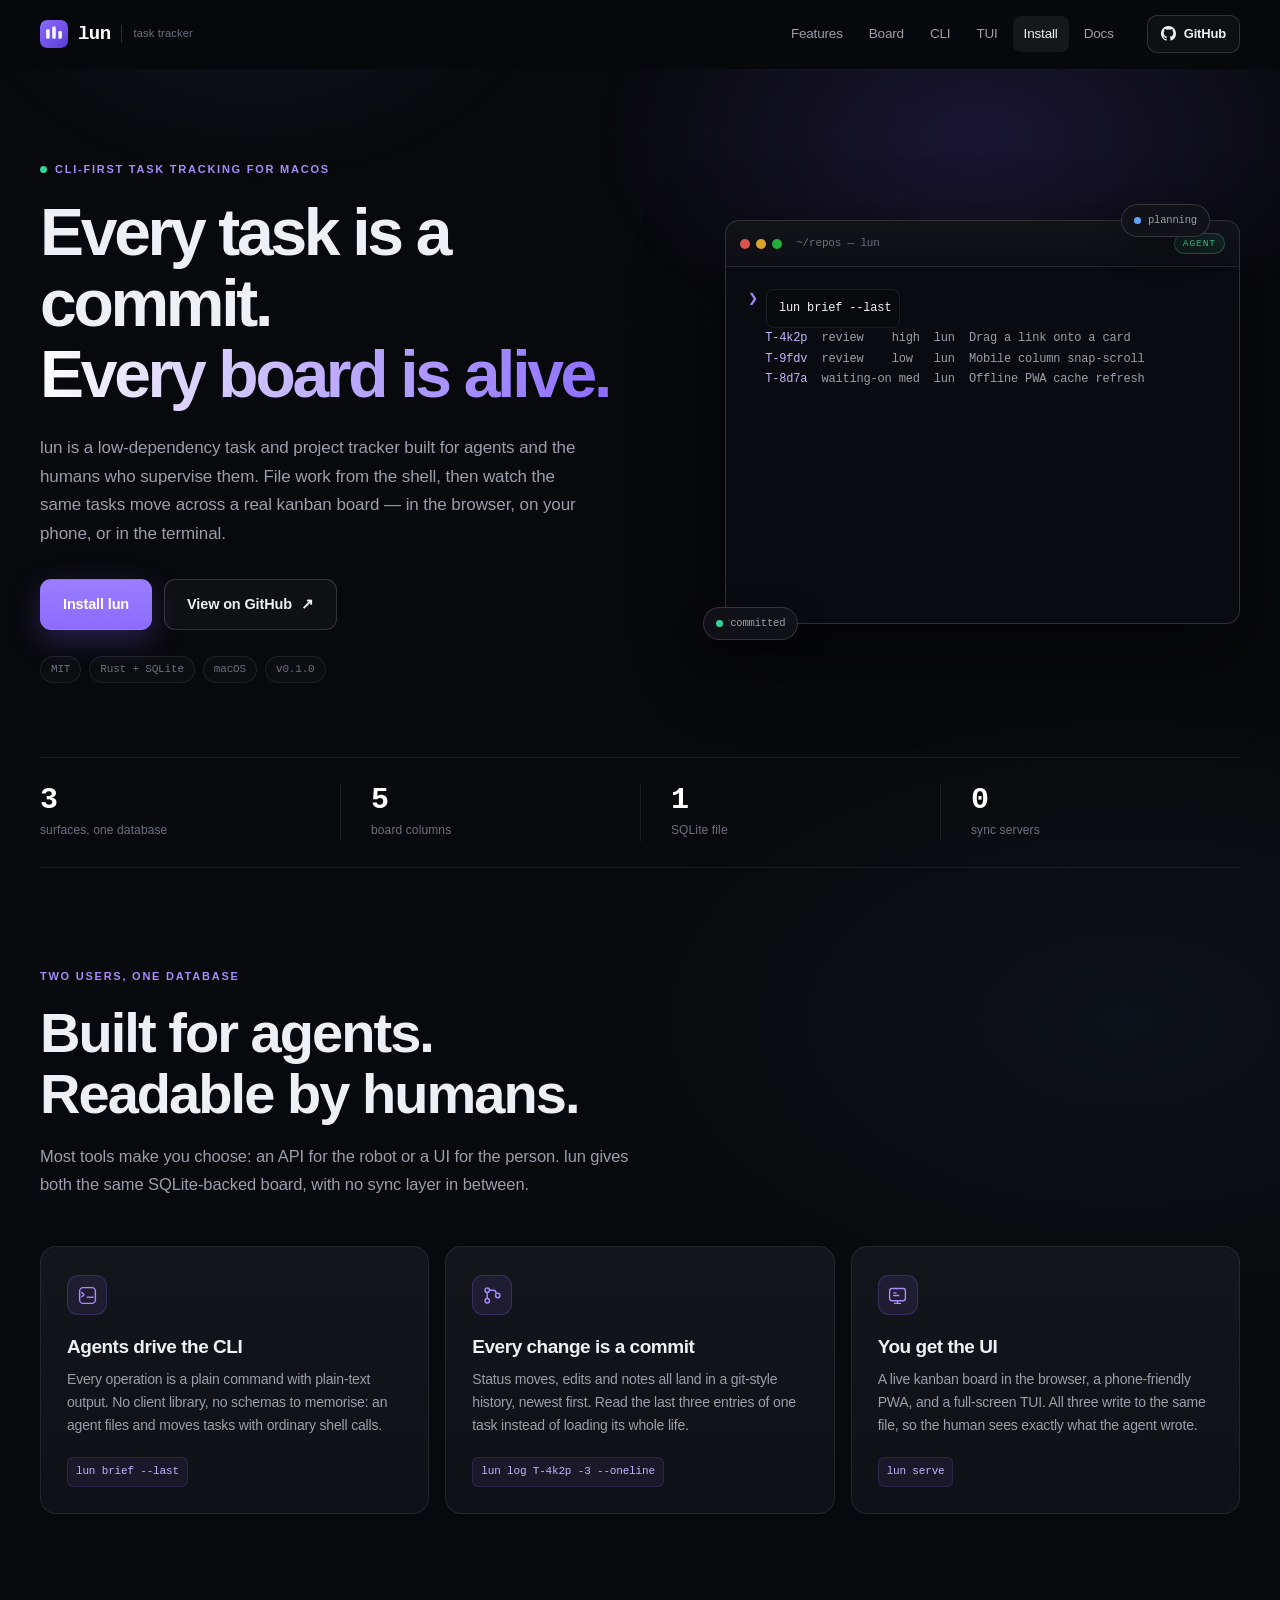
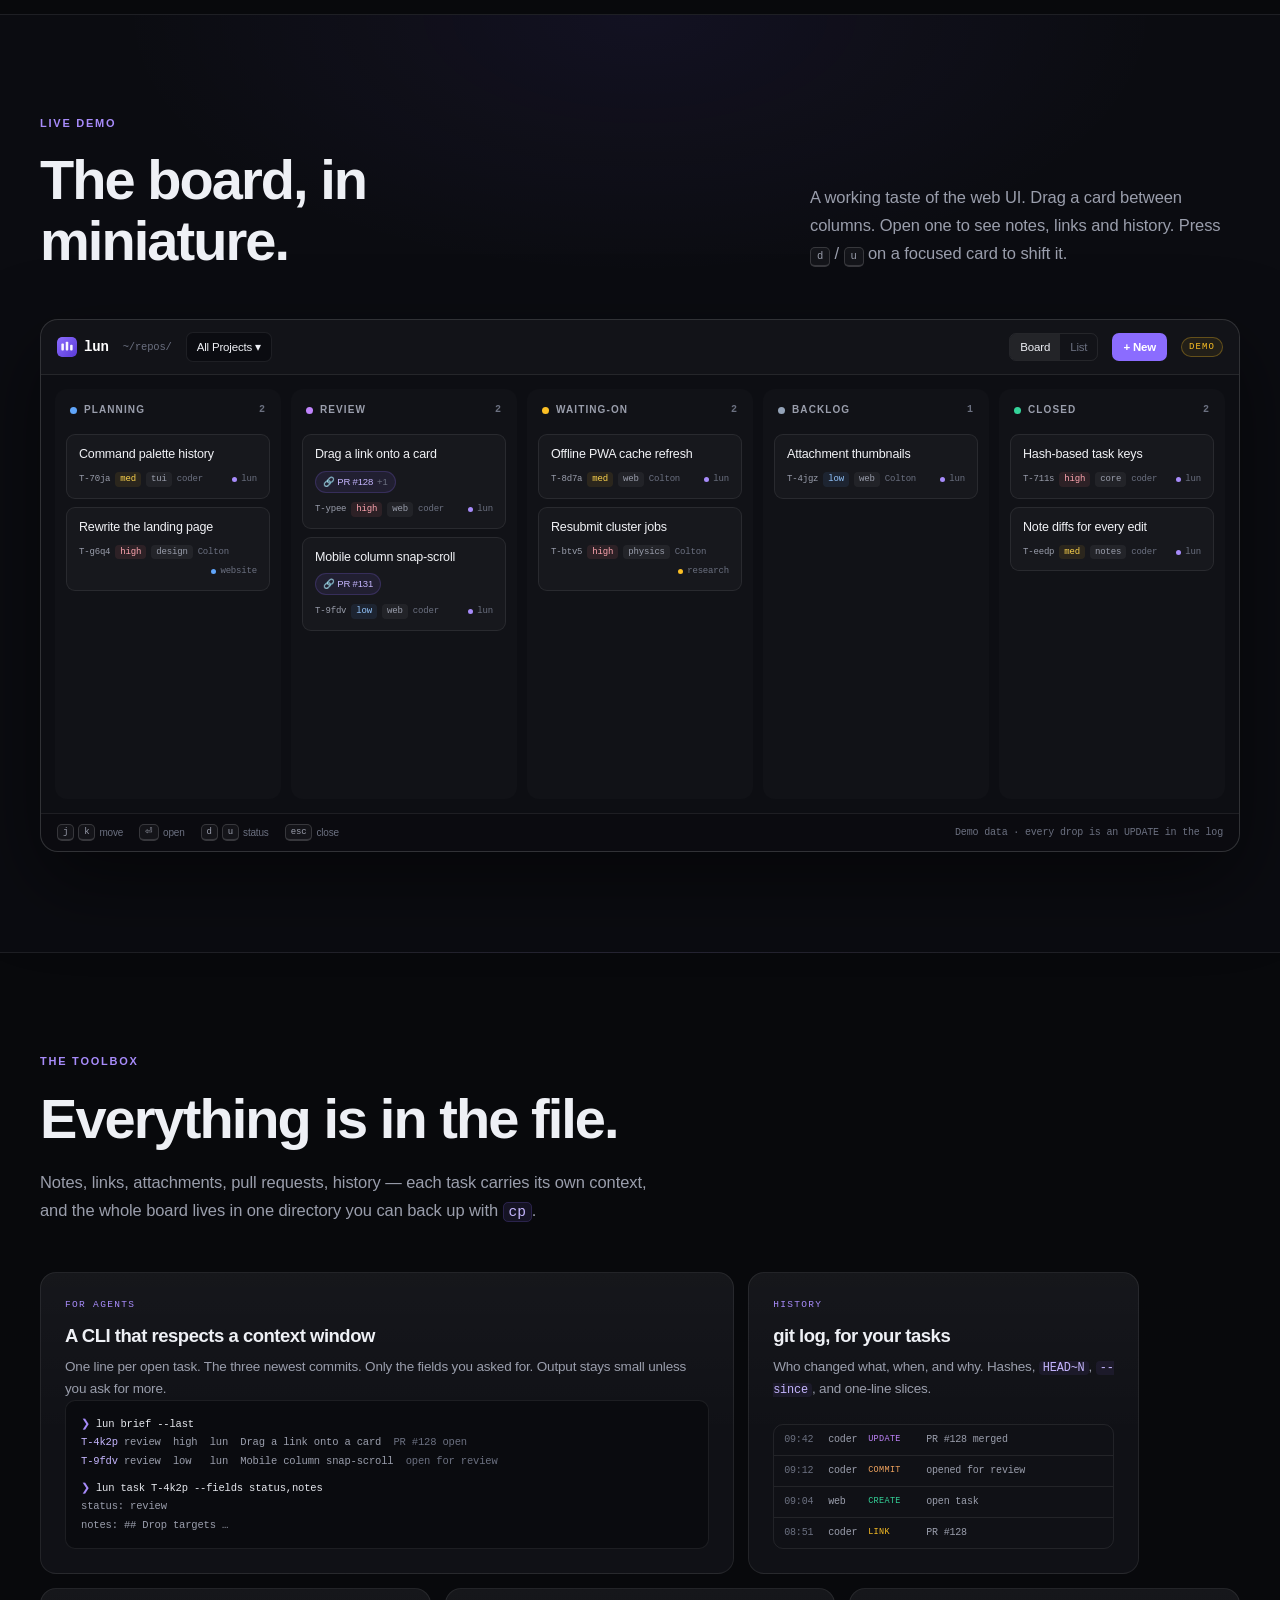
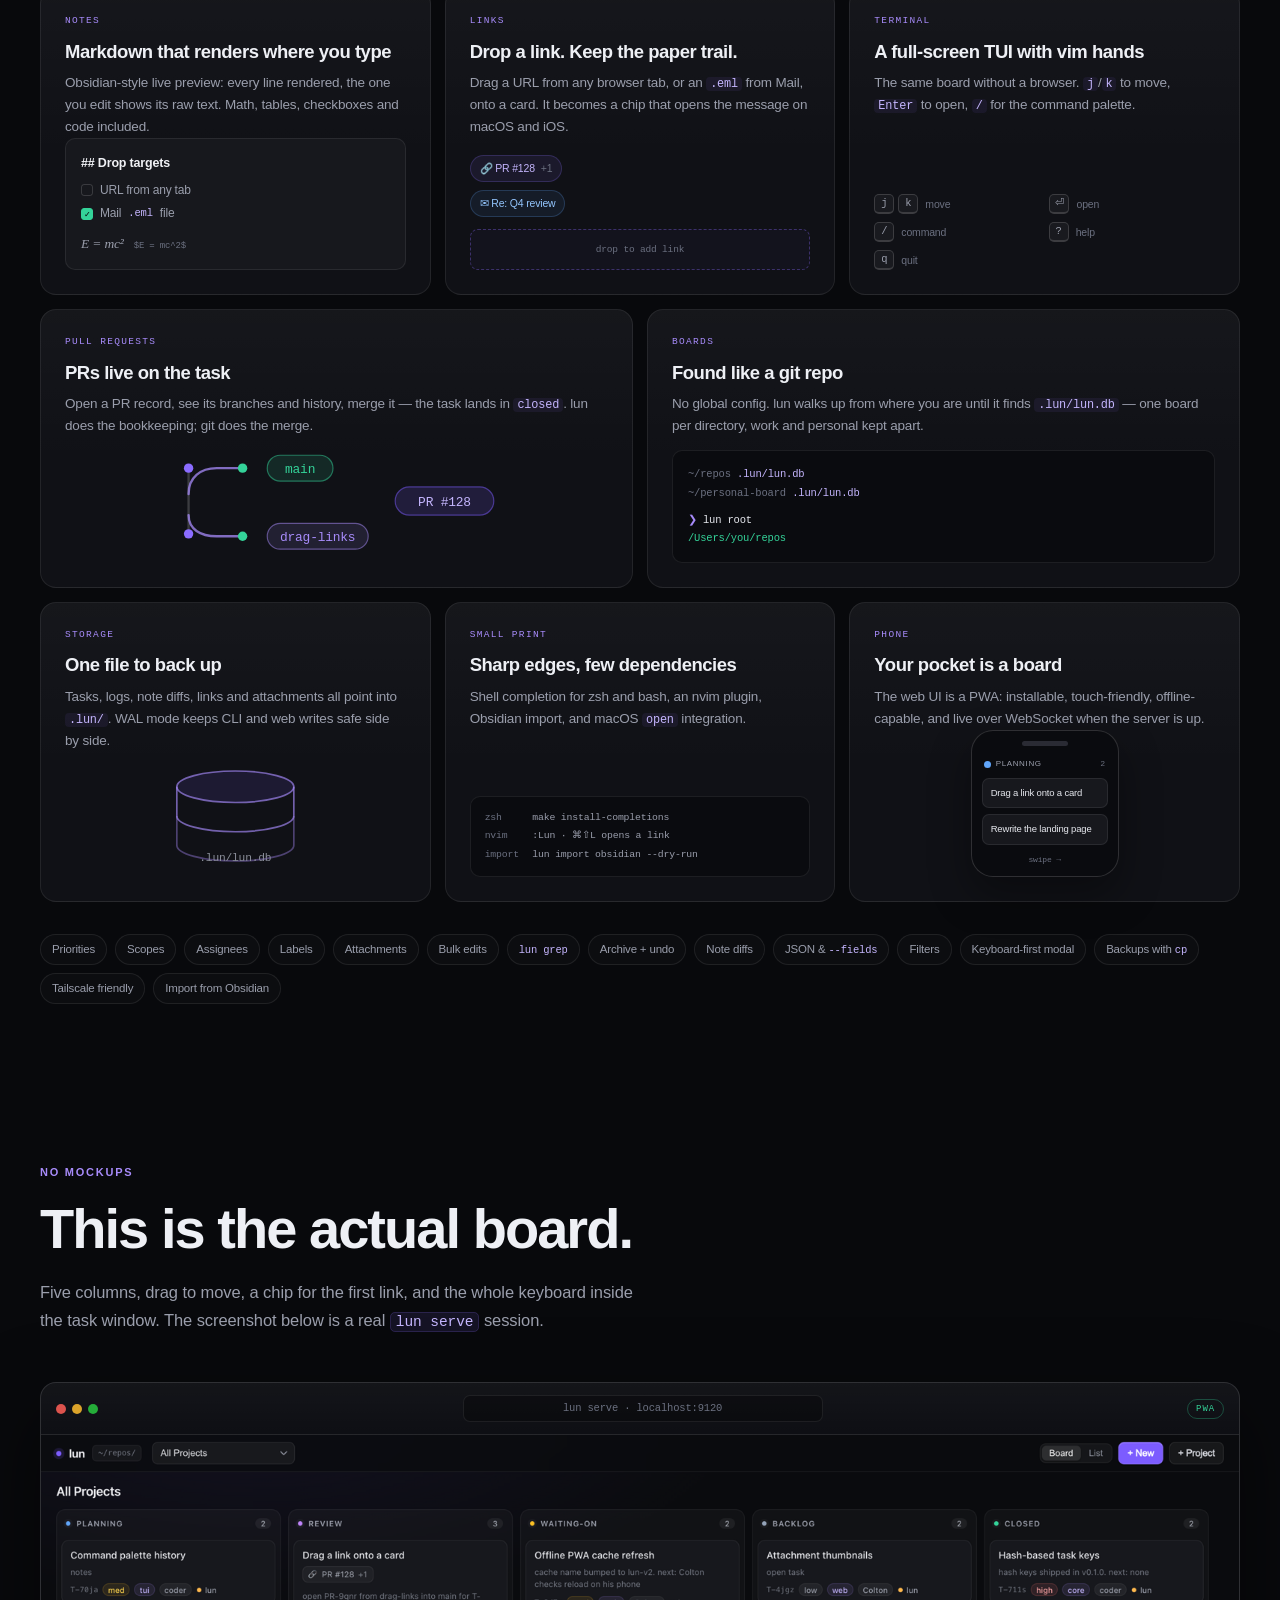
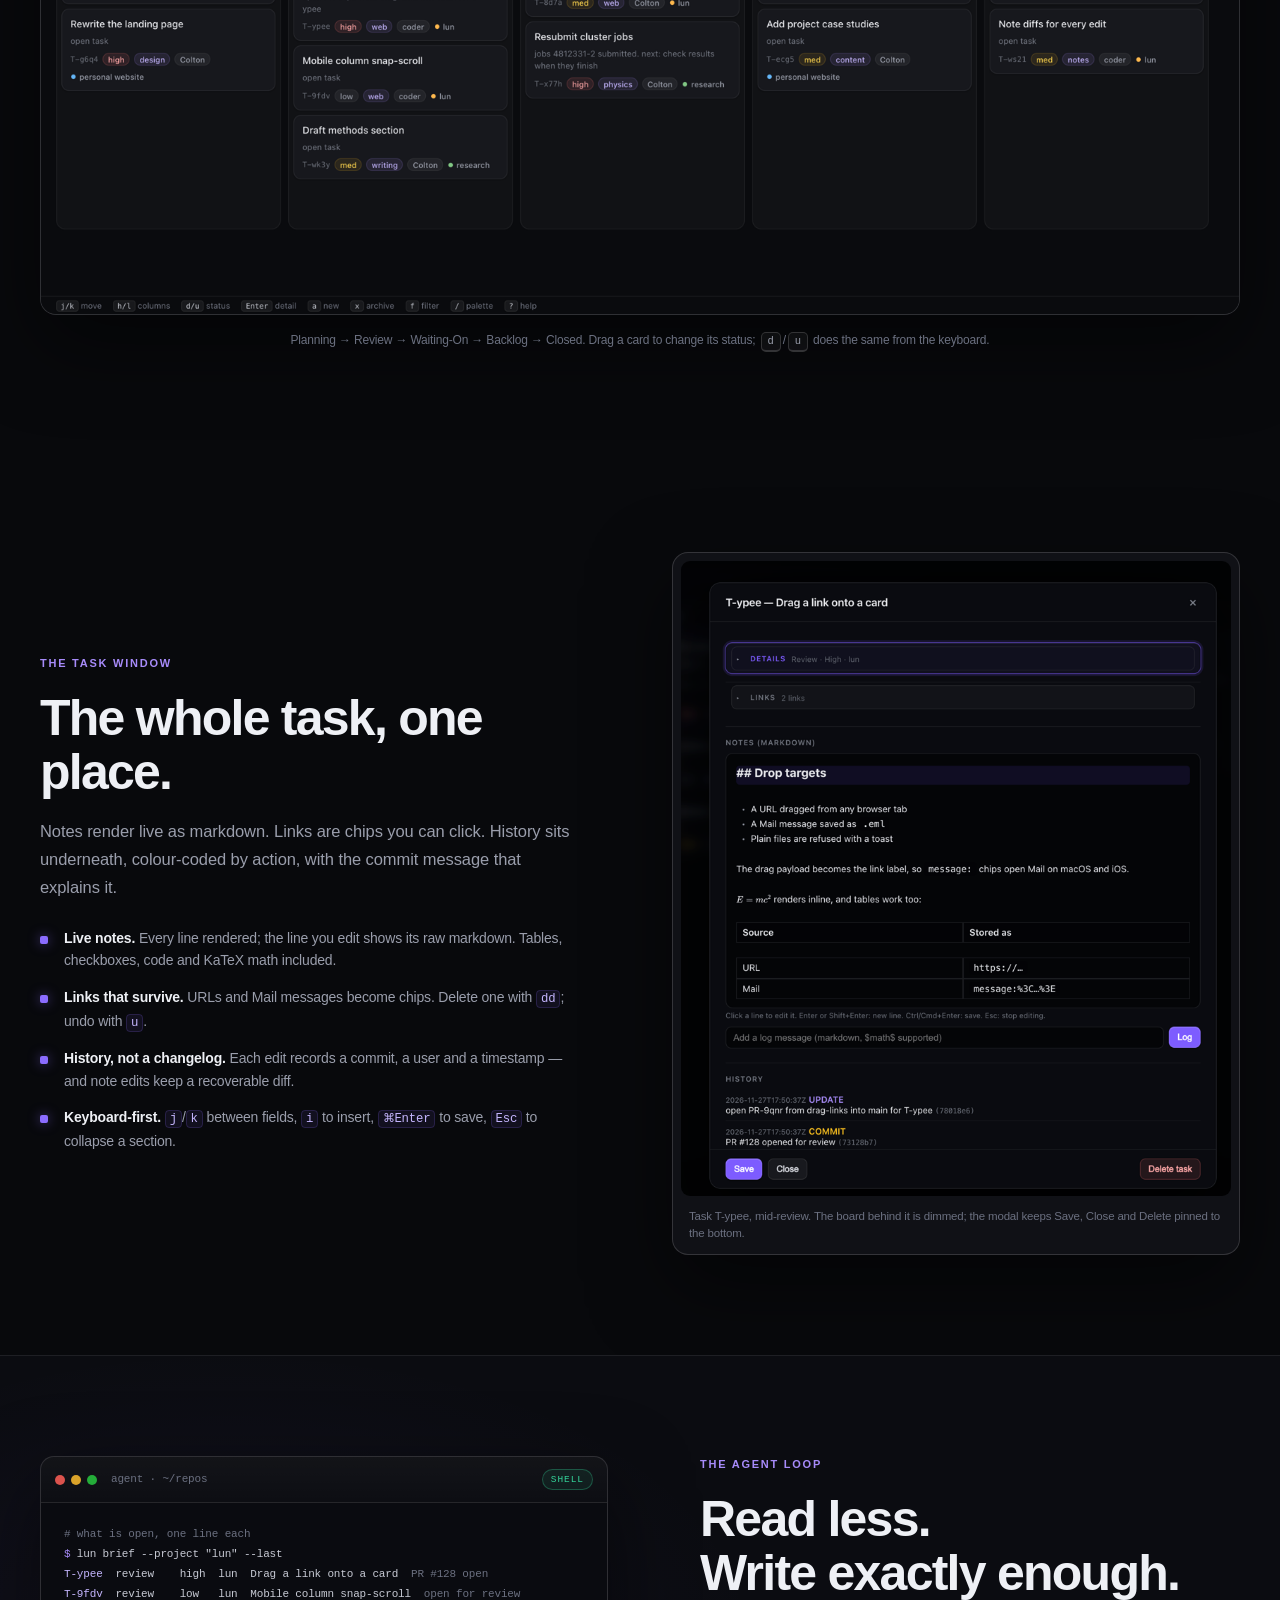
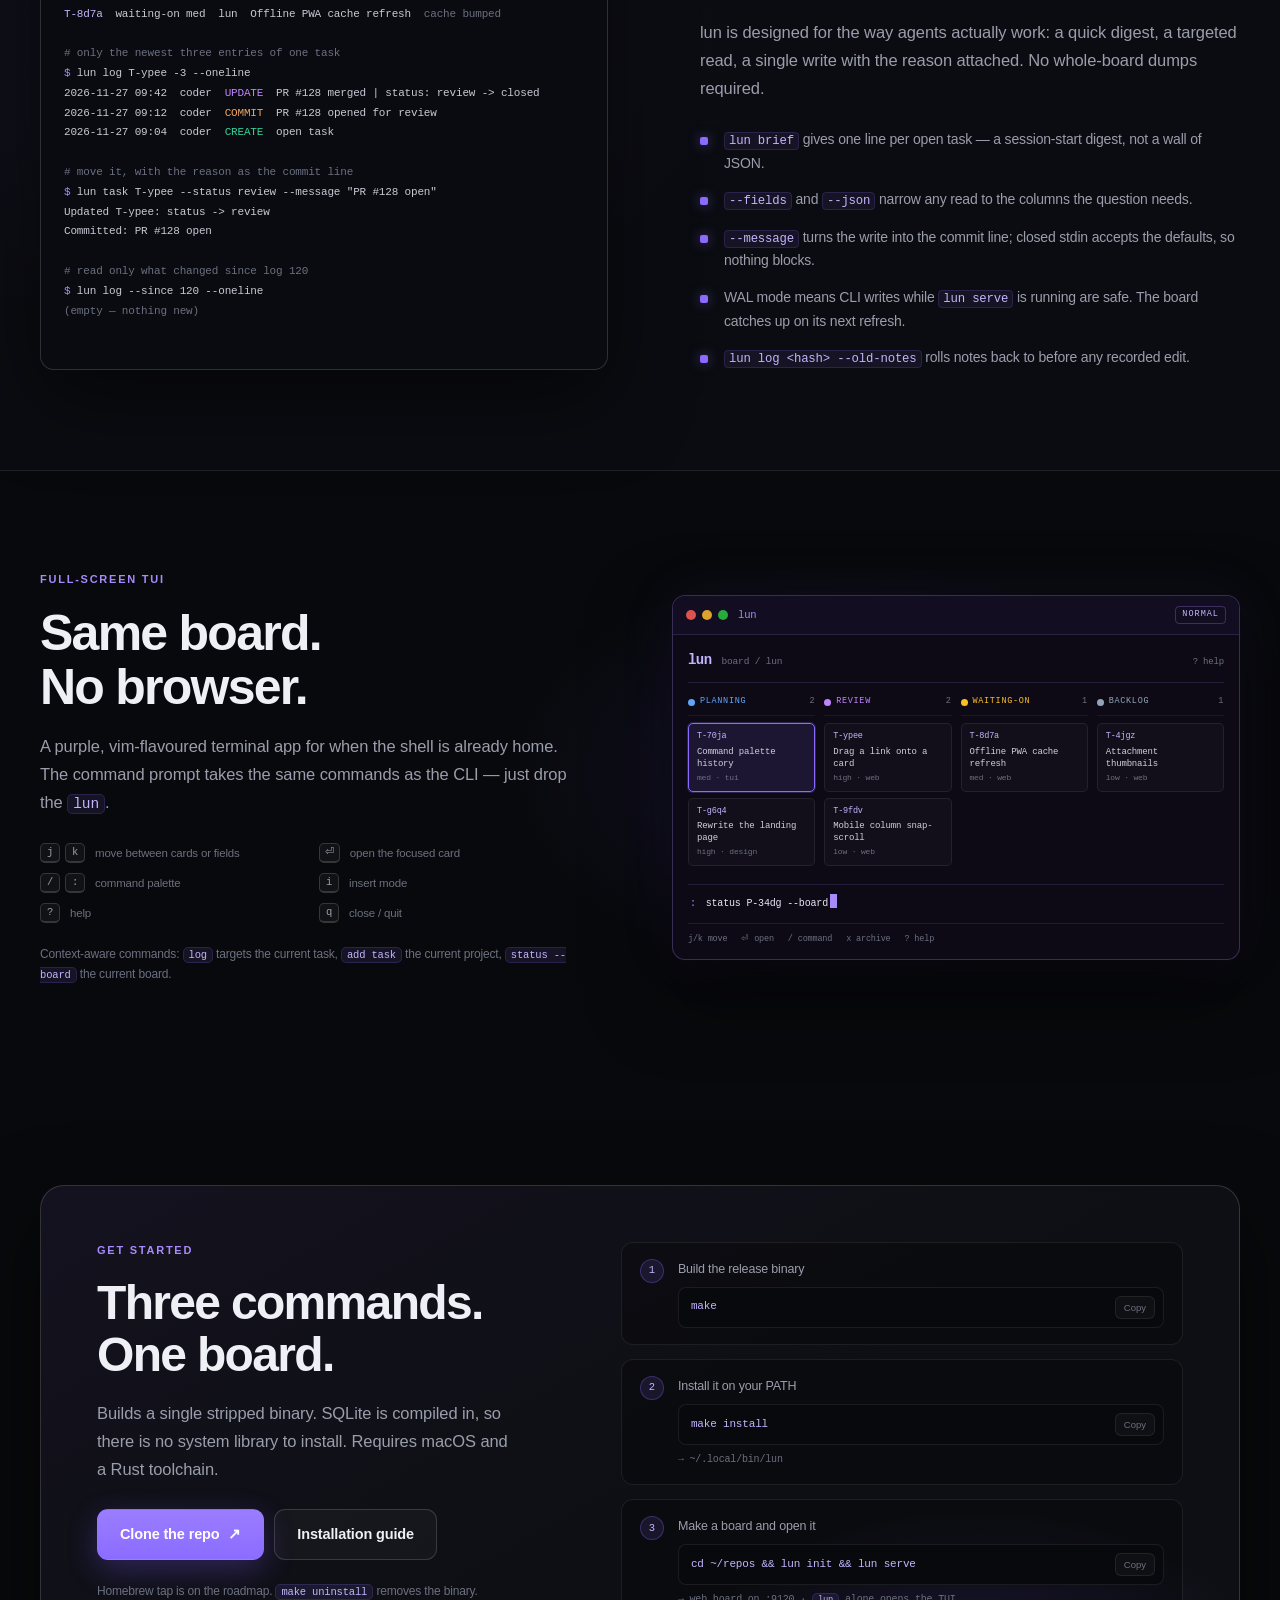
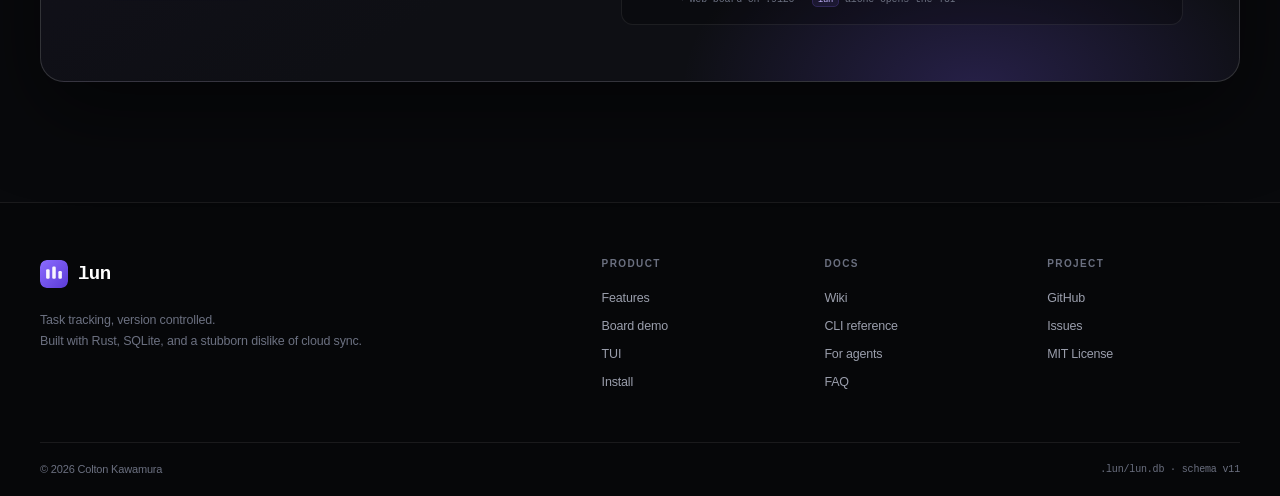
==== site/index.html @ 5db0a8ca "Add a feature site for lun A self-contained single-page site in site/, deployed to GitHub Pages: ani" ====
<!DOCTYPE html>
<html lang="en">
<head>
<meta charset="UTF-8">
<meta name="viewport" content="width=device-width, initial-scale=1.0">
<title>lun — task tracking, version controlled</title>
<meta name="description" content="lun is a low-dependency, CLI-first task and project tracker for macOS. Git-style history for every task, a web kanban board and phone PWA, and a full-screen TUI — all backed by one SQLite file.">
<meta name="theme-color" content="#08090c">
<link rel="canonical" href="https://coltonkawamura.github.io/lun/">
<link rel="icon" href="assets/mark.svg" type="image/svg+xml">
<link rel="apple-touch-icon" href="assets/icon-192.png">
<meta property="og:type" content="website">
<meta property="og:title" content="lun — task tracking, version controlled">
<meta property="og:description" content="A CLI-first, git-style task tracker for agents and the humans who supervise them. One SQLite file, three surfaces: shell, browser and TUI.">
<meta property="og:url" content="https://coltonkawamura.github.io/lun/">
<meta property="og:image" content="https://coltonkawamura.github.io/lun/assets/og.png">
<meta property="og:image:width" content="1200">
<meta property="og:image:height" content="630">
<meta name="twitter:card" content="summary_large_image">
<meta name="twitter:title" content="lun — task tracking, version controlled">
<meta name="twitter:description" content="A CLI-first, git-style task tracker for agents and the humans who supervise them.">
<meta name="twitter:image" content="https://coltonkawamura.github.io/lun/assets/og.png">
<link rel="stylesheet" href="styles.css">
</head>
<body>
<a class="skip" href="#main">Skip to content</a>

<header class="site-header" id="top">
  <div class="wrap header-inner">
    <a class="brand" href="#top" aria-label="lun home">
      <img src="assets/mark.svg" alt="" width="28" height="28">
      <span class="brand-name">lun</span>
      <span class="brand-tag">task tracker</span>
    </a>
    <nav class="nav" aria-label="Main">
      <a href="#features">Features</a>
      <a href="#demo">Board</a>
      <a href="#cli">CLI</a>
      <a href="#tui">TUI</a>
      <a href="#install">Install</a>
      <a href="https://github.com/ColtonKawamura/lun/tree/main/docs/wiki">Docs</a>
    </nav>
    <a class="gh-btn" href="https://github.com/ColtonKawamura/lun" aria-label="lun on GitHub">
      <svg viewBox="0 0 16 16" aria-hidden="true"><path fill="currentColor" d="M8 0C3.58 0 0 3.58 0 8c0 3.54 2.29 6.53 5.47 7.59.4.07.55-.17.55-.38 0-.19-.01-.82-.01-1.49-2.01.37-2.53-.49-2.69-.94-.09-.23-.48-.94-.82-1.13-.28-.15-.68-.52-.01-.53.63-.01 1.08.58 1.23.82.72 1.21 1.87.87 2.33.66.07-.52.28-.87.51-1.07-1.78-.2-3.64-.89-3.64-3.95 0-.87.31-1.59.82-2.15-.08-.2-.36-1.02.08-2.12 0 0 .67-.21 2.2.82a7.4 7.4 0 0 1 2-.27c.68 0 1.36.09 2 .27 1.53-1.04 2.2-.82 2.2-.82.44 1.1.16 1.92.08 2.12.51.56.82 1.27.82 2.15 0 3.07-1.87 3.75-3.65 3.95.29.25.54.73.54 1.48 0 1.07-.01 1.93-.01 2.2 0 .21.15.46.55.38A8.01 8.01 0 0 0 16 8c0-4.42-3.58-8-8-8Z"/></svg>
      <span>GitHub</span>
    </a>
  </div>
</header>

<main id="main">

  <!-- ============ HERO ============ -->
  <section class="hero">
    <div class="hero-glow" aria-hidden="true"></div>
    <div class="wrap hero-grid">
      <div class="hero-copy">
        <p class="eyebrow"><span class="pulse" aria-hidden="true"></span> CLI-first task tracking for macOS</p>
        <h1>Every task is a commit.<br><span class="grad">Every board is alive.</span></h1>
        <p class="lede">lun is a low-dependency task and project tracker built for agents and the humans who supervise them. File work from the shell, then watch the same tasks move across a real kanban board — in the browser, on your phone, or in the terminal.</p>
        <div class="hero-cta">
          <a class="btn primary" href="#install">Install lun</a>
          <a class="btn ghost" href="https://github.com/ColtonKawamura/lun">View on GitHub <span aria-hidden="true">↗</span></a>
        </div>
        <ul class="hero-meta" aria-label="At a glance">
          <li>MIT</li>
          <li>Rust + SQLite</li>
          <li>macOS</li>
          <li>v0.1.0</li>
        </ul>
      </div>

      <div class="hero-visual">
        <div class="term" aria-label="Example lun CLI session">
          <div class="term-bar">
            <span class="term-dots" aria-hidden="true"><i></i><i></i><i></i></span>
            <span class="term-title">~/repos — lun</span>
            <span class="term-live">agent</span>
          </div>
          <div class="term-body" id="hero-term">
            <div class="term-static sr-only">
              lun brief --last lists one line per open task. lun task updates a status and records a commit. lun log -3 --oneline shows the three newest entries.
            </div>
          </div>
        </div>
        <div class="float-chip chip-a" aria-hidden="true"><span class="dot planning"></span> planning</div>
        <div class="float-chip chip-b" aria-hidden="true"><span class="dot closed"></span> committed</div>
      </div>
    </div>

    <div class="wrap">
      <dl class="stat-strip reveal">
        <div><dt>3</dt><dd>surfaces, one database</dd></div>
        <div><dt>5</dt><dd>board columns</dd></div>
        <div><dt>1</dt><dd>SQLite file</dd></div>
        <div><dt>0</dt><dd>sync servers</dd></div>
      </dl>
    </div>
  </section>

  <!-- ============ PILLARS ============ -->
  <section class="section" aria-labelledby="pillars-title">
    <div class="wrap">
      <div class="section-head reveal">
        <p class="eyebrow">Two users, one database</p>
        <h2 id="pillars-title">Built for agents.<br>Readable by humans.</h2>
        <p class="section-lede">Most tools make you choose: an API for the robot or a UI for the person. lun gives both the same SQLite-backed board, with no sync layer in between.</p>
      </div>
      <div class="pillars">
        <article class="pillar reveal">
          <div class="pillar-icon" aria-hidden="true">
            <svg viewBox="0 0 24 24" fill="none" stroke="currentColor" stroke-width="1.6"><path d="m5 8 3 3-3 3"/><path d="M11 14h8"/><rect x="3" y="3" width="18" height="18" rx="4"/></svg>
          </div>
          <h3>Agents drive the CLI</h3>
          <p>Every operation is a plain command with plain-text output. No client library, no schemas to memorise: an agent files and moves tasks with ordinary shell calls.</p>
          <code class="inline-code">lun brief --last</code>
        </article>
        <article class="pillar reveal">
          <div class="pillar-icon" aria-hidden="true">
            <svg viewBox="0 0 24 24" fill="none" stroke="currentColor" stroke-width="1.6"><circle cx="6" cy="6" r="2.5"/><circle cx="6" cy="18" r="2.5"/><circle cx="18" cy="12" r="2.5"/><path d="M6 8.5v7M8.5 6H13a3 3 0 0 1 3 3v1"/></svg>
          </div>
          <h3>Every change is a commit</h3>
          <p>Status moves, edits and notes all land in a git-style history, newest first. Read the last three entries of one task instead of loading its whole life.</p>
          <code class="inline-code">lun log T-4k2p -3 --oneline</code>
        </article>
        <article class="pillar reveal">
          <div class="pillar-icon" aria-hidden="true">
            <svg viewBox="0 0 24 24" fill="none" stroke="currentColor" stroke-width="1.6"><rect x="3" y="4" width="18" height="14" rx="2.5"/><path d="M8 21h8M12 18v3"/><path d="M7 9h4M7 12h7"/></svg>
          </div>
          <h3>You get the UI</h3>
          <p>A live kanban board in the browser, a phone-friendly PWA, and a full-screen TUI. All three write to the same file, so the human sees exactly what the agent wrote.</p>
          <code class="inline-code">lun serve</code>
        </article>
      </div>
    </div>
  </section>

  <!-- ============ INTERACTIVE DEMO ============ -->
  <section class="section demo-section" id="demo" aria-labelledby="demo-title">
    <div class="wrap">
      <div class="section-head demo-head reveal">
        <div>
          <p class="eyebrow">Live demo</p>
          <h2 id="demo-title">The board, in miniature.</h2>
        </div>
        <p class="section-lede">A working taste of the web UI. Drag a card between columns. Open one to see notes, links and history. Press <kbd>d</kbd> / <kbd>u</kbd> on a focused card to shift it.</p>
      </div>

      <div class="demo-shell reveal">
        <div class="demo-topbar">
          <span class="demo-brand"><img src="assets/mark.svg" alt="" width="20" height="20"> lun</span>
          <span class="demo-path">~/repos/</span>
          <span class="demo-project">All Projects <span aria-hidden="true">▾</span></span>
          <span class="demo-views"><span class="on">Board</span><span>List</span></span>
          <span class="demo-new">+ New</span>
          <span class="demo-badge">demo</span>
        </div>
        <div class="demo-board" id="demo-board" aria-label="Interactive kanban demo"></div>
        <div class="demo-footer">
          <span><kbd>j</kbd><kbd>k</kbd> move</span>
          <span><kbd>⏎</kbd> open</span>
          <span><kbd>d</kbd><kbd>u</kbd> status</span>
          <span><kbd>esc</kbd> close</span>
          <span class="demo-note">Demo data · every drop is an UPDATE in the log</span>
        </div>
      </div>
    </div>
  </section>

  <!-- ============ FEATURES ============ -->
  <section class="section" id="features" aria-labelledby="features-title">
    <div class="wrap">
      <div class="section-head reveal">
        <p class="eyebrow">The toolbox</p>
        <h2 id="features-title">Everything is in the file.</h2>
        <p class="section-lede">Notes, links, attachments, pull requests, history — each task carries its own context, and the whole board lives in one directory you can back up with <code>cp</code>.</p>
      </div>

      <div class="bento">
        <article class="bcard b-wide reveal">
          <div class="bcard-copy">
            <p class="kicker">For agents</p>
            <h3>A CLI that respects a context window</h3>
            <p>One line per open task. The three newest commits. Only the fields you asked for. Output stays small unless you ask for more.</p>
          </div>
          <div class="mini-term">
            <div class="mini-line"><span class="p">❯</span> lun brief --last</div>
            <div class="mini-out"><span class="k">T-4k2p</span> review&nbsp; high&nbsp; lun&nbsp; Drag a link onto a card&nbsp; <span class="dim">PR #128 open</span></div>
            <div class="mini-out"><span class="k">T-9fdv</span> review&nbsp; low&nbsp;&nbsp; lun&nbsp; Mobile column snap-scroll&nbsp; <span class="dim">open for review</span></div>
            <div class="mini-line mt"><span class="p">❯</span> lun task T-4k2p --fields status,notes</div>
            <div class="mini-out">status: review</div>
            <div class="mini-out">notes: ## Drop targets …</div>
          </div>
        </article>

        <article class="bcard reveal">
          <div class="bcard-copy">
            <p class="kicker">History</p>
            <h3>git log, for your tasks</h3>
            <p>Who changed what, when, and why. Hashes, <code>HEAD~N</code>, <code>--since</code>, and one-line slices.</p>
          </div>
          <div class="mini-log">
            <div class="logline"><span class="t">09:42</span><span class="u">coder</span><span class="a upd">UPDATE</span><span>PR #128 merged</span></div>
            <div class="logline"><span class="t">09:12</span><span class="u">coder</span><span class="a com">COMMIT</span><span>opened for review</span></div>
            <div class="logline"><span class="t">09:04</span><span class="u">web</span><span class="a cre">CREATE</span><span>open task</span></div>
            <div class="logline"><span class="t">08:51</span><span class="u">coder</span><span class="a lnk">LINK</span><span>PR #128</span></div>
          </div>
        </article>

        <article class="bcard reveal">
          <div class="bcard-copy">
            <p class="kicker">Notes</p>
            <h3>Markdown that renders where you type</h3>
            <p>Obsidian-style live preview: every line rendered, the one you edit shows its raw text. Math, tables, checkboxes and code included.</p>
          </div>
          <div class="mini-note">
            <div class="note-h">## Drop targets</div>
            <div class="note-li"><span class="box"></span> URL from any tab</div>
            <div class="note-li"><span class="box checked">✓</span> Mail <code>.eml</code> file</div>
            <p class="note-eq">E = mc² <span class="note-eq-src">$E = mc^2$</span></p>
          </div>
        </article>

        <article class="bcard reveal">
          <div class="bcard-copy">
            <p class="kicker">Links</p>
            <h3>Drop a link. Keep the paper trail.</h3>
            <p>Drag a URL from any browser tab, or an <code>.eml</code> from Mail, onto a card. It becomes a chip that opens the message on macOS and iOS.</p>
          </div>
          <div class="mini-links">
            <span class="chip-link">🔗 PR #128 <b>+1</b></span>
            <span class="chip-link mail">✉ Re: Q4 review</span>
            <span class="drop-zone">drop to add link</span>
          </div>
        </article>

        <article class="bcard reveal">
          <div class="bcard-copy">
            <p class="kicker">Terminal</p>
            <h3>A full-screen TUI with vim hands</h3>
            <p>The same board without a browser. <code>j</code>/<code>k</code> to move, <code>Enter</code> to open, <code>/</code> for the command palette.</p>
          </div>
          <div class="mini-keys">
            <span><kbd>j</kbd><kbd>k</kbd><i>move</i></span>
            <span><kbd>⏎</kbd><i>open</i></span>
            <span><kbd>/</kbd><i>command</i></span>
            <span><kbd>?</kbd><i>help</i></span>
            <span><kbd>q</kbd><i>quit</i></span>
          </div>
        </article>

        <article class="bcard b-half reveal">
          <div class="bcard-copy">
            <p class="kicker">Pull requests</p>
            <h3>PRs live on the task</h3>
            <p>Open a PR record, see its branches and history, merge it — the task lands in <code>closed</code>. lun does the bookkeeping; git does the merge.</p>
          </div>
          <div class="branchviz" aria-hidden="true">
            <svg viewBox="0 0 300 92" fill="none">
              <path d="M24 18v56" stroke="rgba(255,255,255,.18)" stroke-width="2"/>
              <path d="M24 40c0-14 10-22 24-22h20M24 58c0 12 10 18 24 18h20" stroke="rgba(167,139,250,.75)" stroke-width="2" stroke-linecap="round"/>
              <circle cx="24" cy="18" r="4" fill="#8b6cff"/><circle cx="24" cy="74" r="4" fill="#8b6cff"/>
              <circle cx="70" cy="18" r="4" fill="#34d399"/><circle cx="70" cy="76" r="4" fill="#34d399"/>
              <rect x="91" y="7" width="56" height="22" rx="11" fill="rgba(52,211,153,.12)" stroke="rgba(52,211,153,.5)"/>
              <text x="119" y="22" text-anchor="middle" fill="#34d399" font-size="11" font-family="monospace">main</text>
              <rect x="91" y="65" width="86" height="22" rx="11" fill="rgba(167,139,250,.12)" stroke="rgba(167,139,250,.5)"/>
              <text x="134" y="80" text-anchor="middle" fill="#a78bfa" font-size="11" font-family="monospace">drag-links</text>
              <rect x="200" y="34" width="84" height="24" rx="12" fill="rgba(124,92,255,.16)" stroke="rgba(124,92,255,.5)"/>
              <text x="242" y="50" text-anchor="middle" fill="#c4b5fd" font-size="11" font-family="monospace">PR #128</text>
            </svg>
          </div>
        </article>

        <article class="bcard b-half reveal">
          <div class="bcard-copy">
            <p class="kicker">Boards</p>
            <h3>Found like a git repo</h3>
            <p>No global config. lun walks up from where you are until it finds <code>.lun/lun.db</code> — one board per directory, work and personal kept apart.</p>
          </div>
          <div class="mini-term tree">
            <div class="mini-out"><span class="dim">~/repos</span> <span class="k">.lun/lun.db</span></div>
            <div class="mini-out"><span class="dim">~/personal-board</span> <span class="k">.lun/lun.db</span></div>
            <div class="mini-line mt"><span class="p">❯</span> lun root</div>
            <div class="mini-out ok">/Users/you/repos</div>
          </div>
        </article>

        <article class="bcard reveal">
          <div class="bcard-copy">
            <p class="kicker">Storage</p>
            <h3>One file to back up</h3>
            <p>Tasks, logs, note diffs, links and attachments all point into <code>.lun/</code>. WAL mode keeps CLI and web writes safe side by side.</p>
          </div>
          <div class="dbviz" aria-hidden="true">
            <svg viewBox="0 0 220 96" fill="none">
              <ellipse cx="110" cy="22" rx="52" ry="14" fill="rgba(124,92,255,.12)" stroke="rgba(167,139,250,.65)" stroke-width="1.5"/>
              <path d="M58 22v26c0 7.7 23.3 14 52 14s52-6.3 52-14V22" stroke="rgba(167,139,250,.65)" stroke-width="1.5"/>
              <path d="M58 48v26c0 7.7 23.3 14 52 14s52-6.3 52-14V48" stroke="rgba(167,139,250,.4)" stroke-width="1.5"/>
              <text x="110" y="88" text-anchor="middle" fill="#8a8e99" font-size="10" font-family="monospace">.lun/lun.db</text>
            </svg>
          </div>
        </article>

        <article class="bcard reveal">
          <div class="bcard-copy">
            <p class="kicker">Small print</p>
            <h3>Sharp edges, few dependencies</h3>
            <p>Shell completion for zsh and bash, an nvim plugin, Obsidian import, and macOS <code>open</code> integration.</p>
          </div>
          <div class="mini-code">
            <div><span class="dim">zsh</span> make install-completions</div>
            <div><span class="dim">nvim</span> :Lun · ⌘⇧L opens a link</div>
            <div><span class="dim">import</span> lun import obsidian --dry-run</div>
          </div>
        </article>

        <article class="bcard reveal">
          <div class="bcard-copy">
            <p class="kicker">Phone</p>
            <h3>Your pocket is a board</h3>
            <p>The web UI is a PWA: installable, touch-friendly, offline-capable, and live over WebSocket when the server is up.</p>
          </div>
          <div class="phoneviz" aria-hidden="true">
            <div class="phone-notch"></div>
            <div class="phone-col"><span class="dot planning"></span> planning <b>2</b></div>
            <div class="phone-card">Drag a link onto a card</div>
            <div class="phone-card">Rewrite the landing page</div>
            <div class="phone-foot">swipe →</div>
          </div>
        </article>
      </div>

      <ul class="also-list reveal" aria-label="More features">
        <li>Priorities</li><li>Scopes</li><li>Assignees</li><li>Labels</li><li>Attachments</li>
        <li>Bulk edits</li><li><code>lun grep</code></li><li>Archive + undo</li><li>Note diffs</li>
        <li>JSON &amp; <code>--fields</code></li><li>Filters</li><li>Keyboard-first modal</li>
        <li>Backups with <code>cp</code></li><li>Tailscale friendly</li><li>Import from Obsidian</li>
      </ul>
    </div>
  </section>

  <!-- ============ REAL BOARD ============ -->
  <section class="section real-section" aria-labelledby="real-title">
    <div class="wrap">
      <div class="section-head reveal">
        <p class="eyebrow">No mockups</p>
        <h2 id="real-title">This is the actual board.</h2>
        <p class="section-lede">Five columns, drag to move, a chip for the first link, and the whole keyboard inside the task window. The screenshot below is a real <code>lun serve</code> session.</p>
      </div>
      <figure class="browser-frame reveal">
        <div class="browser-bar">
          <span class="term-dots" aria-hidden="true"><i></i><i></i><i></i></span>
          <span class="browser-url">lun serve · localhost:9120</span>
          <span class="browser-pill">PWA</span>
        </div>
        <img src="assets/board.png" srcset="assets/board.png 1600w, assets/board@2x.png 3200w" sizes="(max-width: 1200px) 100vw, 1160px" width="1600" height="640" alt="The lun web board: five columns from Planning to Closed with task cards showing keys, priorities, scopes, assignees and a PR link chip." loading="lazy">
      </figure>
      <p class="fig-caption reveal">Planning → Review → Waiting-On → Backlog → Closed. Drag a card to change its status; <kbd>d</kbd>/<kbd>u</kbd> does the same from the keyboard.</p>
    </div>
  </section>

  <!-- ============ TASK WINDOW ============ -->
  <section class="section split-section" aria-labelledby="window-title">
    <div class="wrap split">
      <div class="split-copy reveal">
        <p class="eyebrow">The task window</p>
        <h2 id="window-title">The whole task, one place.</h2>
        <p class="section-lede">Notes render live as markdown. Links are chips you can click. History sits underneath, colour-coded by action, with the commit message that explains it.</p>
        <ul class="check-list">
          <li><strong>Live notes.</strong> Every line rendered; the line you edit shows its raw markdown. Tables, checkboxes, code and KaTeX math included.</li>
          <li><strong>Links that survive.</strong> URLs and Mail messages become chips. Delete one with <code>dd</code>; undo with <code>u</code>.</li>
          <li><strong>History, not a changelog.</strong> Each edit records a commit, a user and a timestamp — and note edits keep a recoverable diff.</li>
          <li><strong>Keyboard-first.</strong> <code>j</code>/<code>k</code> between fields, <code>i</code> to insert, <code>⌘Enter</code> to save, <code>Esc</code> to collapse a section.</li>
        </ul>
      </div>
      <figure class="window-frame reveal">
        <img src="assets/task-window.png" srcset="assets/task-window.png 780w, assets/task-window@2x.png 1560w" sizes="(max-width: 900px) 100vw, 620px" width="780" height="900" alt="A lun task window showing collapsed Details and Links sections, rendered markdown notes with a table and equation, a log input, and colour-coded history entries." loading="lazy">
        <figcaption>Task T-ypee, mid-review. The board behind it is dimmed; the modal keeps Save, Close and Delete pinned to the bottom.</figcaption>
      </figure>
    </div>
  </section>

  <!-- ============ CLI ============ -->
  <section class="section cli-section" id="cli" aria-labelledby="cli-title">
    <div class="wrap split split-reverse">
      <div class="split-copy reveal">
        <p class="eyebrow">The agent loop</p>
        <h2 id="cli-title">Read less.<br>Write exactly enough.</h2>
        <p class="section-lede">lun is designed for the way agents actually work: a quick digest, a targeted read, a single write with the reason attached. No whole-board dumps required.</p>
        <ul class="check-list">
          <li><code>lun brief</code> gives one line per open task — a session-start digest, not a wall of JSON.</li>
          <li><code>--fields</code> and <code>--json</code> narrow any read to the columns the question needs.</li>
          <li><code>--message</code> turns the write into the commit line; closed stdin accepts the defaults, so nothing blocks.</li>
          <li>WAL mode means CLI writes while <code>lun serve</code> is running are safe. The board catches up on its next refresh.</li>
          <li><code>lun log &lt;hash&gt; --old-notes</code> rolls notes back to before any recorded edit.</li>
        </ul>
      </div>
      <div class="cli-term term reveal">
        <div class="term-bar">
          <span class="term-dots" aria-hidden="true"><i></i><i></i><i></i></span>
          <span class="term-title">agent · ~/repos</span>
          <span class="term-live">shell</span>
        </div>
        <pre class="cli-pre"><code><span class="c"># what is open, one line each</span>
<span class="p">$</span> lun brief --project "lun" --last
<span class="k">T-ypee</span>  review    high  lun  Drag a link onto a card  <span class="dim">PR #128 open</span>
<span class="k">T-9fdv</span>  review    low   lun  Mobile column snap-scroll  <span class="dim">open for review</span>
<span class="k">T-8d7a</span>  waiting-on med  lun  Offline PWA cache refresh  <span class="dim">cache bumped</span>

<span class="c"># only the newest three entries of one task</span>
<span class="p">$</span> lun log T-ypee -3 --oneline
2026-11-27 09:42  coder  <span class="upd">UPDATE</span>  PR #128 merged | status: review -&gt; closed
2026-11-27 09:12  coder  <span class="com">COMMIT</span>  PR #128 opened for review
2026-11-27 09:04  coder  <span class="cre">CREATE</span>  open task

<span class="c"># move it, with the reason as the commit line</span>
<span class="p">$</span> lun task T-ypee --status review --message "PR #128 open"
Updated T-ypee: status -&gt; review
Committed: PR #128 open

<span class="c"># read only what changed since log 120</span>
<span class="p">$</span> lun log --since 120 --oneline
<span class="dim">(empty — nothing new)</span></code></pre>
      </div>
    </div>
  </section>

  <!-- ============ TUI ============ -->
  <section class="section tui-section" id="tui" aria-labelledby="tui-title">
    <div class="wrap split">
      <div class="split-copy reveal">
        <p class="eyebrow">Full-screen TUI</p>
        <h2 id="tui-title">Same board.<br>No browser.</h2>
        <p class="section-lede">A purple, vim-flavoured terminal app for when the shell is already home. The command prompt takes the same commands as the CLI — just drop the <code>lun</code>.</p>
        <ul class="key-table">
          <li><kbd>j</kbd><kbd>k</kbd><span>move between cards or fields</span></li>
          <li><kbd>⏎</kbd><span>open the focused card</span></li>
          <li><kbd>/</kbd> <kbd>:</kbd><span>command palette</span></li>
          <li><kbd>i</kbd><span>insert mode</span></li>
          <li><kbd>?</kbd><span>help</span></li>
          <li><kbd>q</kbd><span>close / quit</span></li>
        </ul>
        <p class="small-note">Context-aware commands: <code>log</code> targets the current task, <code>add task</code> the current project, <code>status --board</code> the current board.</p>
      </div>

      <div class="tui reveal" aria-label="Illustration of the lun terminal UI">
        <div class="tui-bar"><span class="term-dots" aria-hidden="true"><i></i><i></i><i></i></span><span class="tui-title">lun</span><span class="tui-mode">NORMAL</span></div>
        <div class="tui-body">
          <div class="tui-head">
            <span class="tui-logo">lun</span>
            <span class="tui-crumb">board / lun</span>
            <span class="tui-help">? help</span>
          </div>
          <div class="tui-cols">
            <div class="tui-col">
              <div class="tui-ch" style="--c:var(--planning)"><span class="dot planning"></span>PLANNING <b>2</b></div>
              <div class="tui-card sel"><span class="tui-key">T-70ja</span><span>Command palette history</span><span class="tui-tags">med · tui</span></div>
              <div class="tui-card"><span class="tui-key">T-g6q4</span><span>Rewrite the landing page</span><span class="tui-tags">high · design</span></div>
            </div>
            <div class="tui-col">
              <div class="tui-ch" style="--c:var(--review)"><span class="dot review"></span>REVIEW <b>2</b></div>
              <div class="tui-card"><span class="tui-key">T-ypee</span><span>Drag a link onto a card</span><span class="tui-tags">high · web</span></div>
              <div class="tui-card"><span class="tui-key">T-9fdv</span><span>Mobile column snap-scroll</span><span class="tui-tags">low · web</span></div>
            </div>
            <div class="tui-col">
              <div class="tui-ch" style="--c:var(--waiting-on)"><span class="dot waiting-on"></span>WAITING-ON <b>1</b></div>
              <div class="tui-card"><span class="tui-key">T-8d7a</span><span>Offline PWA cache refresh</span><span class="tui-tags">med · web</span></div>
            </div>
            <div class="tui-col last">
              <div class="tui-ch" style="--c:var(--backlog)"><span class="dot backlog"></span>BACKLOG <b>1</b></div>
              <div class="tui-card"><span class="tui-key">T-4jgz</span><span>Attachment thumbnails</span><span class="tui-tags">low · web</span></div>
            </div>
          </div>
          <div class="tui-palette"><span class="p">:</span> status P-34dg --board<span class="caret" aria-hidden="true"></span></div>
          <div class="tui-foot"><span>j/k move</span><span>⏎ open</span><span>/ command</span><span>x archive</span><span>? help</span></div>
        </div>
      </div>
    </div>
  </section>

  <!-- ============ INSTALL ============ -->
  <section class="section install-section" id="install" aria-labelledby="install-title">
    <div class="wrap">
      <div class="install-card reveal">
        <div class="install-glow" aria-hidden="true"></div>
        <div class="install-copy">
          <p class="eyebrow">Get started</p>
          <h2 id="install-title">Three commands.<br>One board.</h2>
          <p class="section-lede">Builds a single stripped binary. SQLite is compiled in, so there is no system library to install. Requires macOS and a Rust toolchain.</p>
          <div class="install-actions">
            <a class="btn primary" href="https://github.com/ColtonKawamura/lun">Clone the repo <span aria-hidden="true">↗</span></a>
            <a class="btn ghost" href="https://github.com/ColtonKawamura/lun/blob/main/docs/wiki/installation.md">Installation guide</a>
          </div>
          <p class="small-note">Homebrew tap is on the roadmap. <code>make uninstall</code> removes the binary.</p>
        </div>
        <ol class="steps">
          <li>
            <span class="step-n">1</span>
            <div class="step-body">
              <p>Build the release binary</p>
              <div class="cmd"><code>make</code><button class="copy" type="button" data-copy="make" aria-label="Copy make">Copy</button></div>
            </div>
          </li>
          <li>
            <span class="step-n">2</span>
            <div class="step-body">
              <p>Install it on your PATH</p>
              <div class="cmd"><code>make install</code><button class="copy" type="button" data-copy="make install" aria-label="Copy make install">Copy</button></div>
              <span class="step-hint">→ ~/.local/bin/lun</span>
            </div>
          </li>
          <li>
            <span class="step-n">3</span>
            <div class="step-body">
              <p>Make a board and open it</p>
              <div class="cmd"><code>cd ~/repos &amp;&amp; lun init &amp;&amp; lun serve</code><button class="copy" type="button" data-copy="cd ~/repos &amp;&amp; lun init &amp;&amp; lun serve" aria-label="Copy board commands">Copy</button></div>
              <span class="step-hint">→ web board on :9120 · <code>lun</code> alone opens the TUI</span>
            </div>
          </li>
        </ol>
      </div>
    </div>
  </section>

</main>

<footer class="site-footer">
  <div class="wrap footer-inner">
    <div class="footer-brand">
      <a class="brand" href="#top"><img src="assets/mark.svg" alt="" width="24" height="24"><span class="brand-name">lun</span></a>
      <p>Task tracking, version controlled.<br>Built with Rust, SQLite, and a stubborn dislike of cloud sync.</p>
    </div>
    <div class="footer-links">
      <div>
        <h4>Product</h4>
        <a href="#features">Features</a>
        <a href="#demo">Board demo</a>
        <a href="#tui">TUI</a>
        <a href="#install">Install</a>
      </div>
      <div>
        <h4>Docs</h4>
        <a href="https://github.com/ColtonKawamura/lun/tree/main/docs/wiki">Wiki</a>
        <a href="https://github.com/ColtonKawamura/lun/blob/main/docs/wiki/cli-commands.md">CLI reference</a>
        <a href="https://github.com/ColtonKawamura/lun/blob/main/docs/wiki/agents.md">For agents</a>
        <a href="https://github.com/ColtonKawamura/lun/blob/main/docs/wiki/faq.md">FAQ</a>
      </div>
      <div>
        <h4>Project</h4>
        <a href="https://github.com/ColtonKawamura/lun">GitHub</a>
        <a href="https://github.com/ColtonKawamura/lun/issues">Issues</a>
        <a href="https://github.com/ColtonKawamura/lun/blob/main/LICENSE">MIT License</a>
      </div>
    </div>
  </div>
  <div class="wrap footer-bottom">
    <span>© <span id="year">2026</span> Colton Kawamura</span>
    <span class="footer-mono">.lun/lun.db · schema v11</span>
  </div>
</footer>

<!-- Demo task modal -->
<div class="modal-overlay" id="modal" hidden>
  <div class="modal" role="dialog" aria-modal="true" aria-labelledby="modal-title" tabindex="-1">
    <div class="modal-head">
      <div>
        <span class="modal-key" id="modal-key">T-0000</span>
        <h3 id="modal-title">Task title</h3>
      </div>
      <button class="modal-x" id="modal-close" type="button" aria-label="Close task window">✕</button>
    </div>
    <div class="modal-body">
      <div class="modal-fields" id="modal-fields"></div>
      <div class="modal-section">
        <h4>Notes</h4>
        <div class="modal-notes" id="modal-notes"></div>
      </div>
      <div class="modal-section">
        <h4>History</h4>
        <div class="modal-history" id="modal-history"></div>
      </div>
    </div>
    <div class="modal-foot">
      <span class="modal-hint"><kbd>esc</kbd> close · rewrite this demo as much as you like</span>
      <button class="btn ghost small" id="modal-done" type="button">Close</button>
    </div>
  </div>
</div>

<div class="toast" id="toast" role="status" aria-live="polite"></div>

<script src="script.js"></script>
</body>
</html>
---- site/styles.css ----
/* ==========================================================================
   lun — feature site
   ========================================================================== */

:root {
  --bg: #08090c;
  --bg-2: #0b0c11;
  --panel: #101116;
  --panel-2: #14151b;
  --card: #17181d;
  --card-hi: #1c1d24;
  --border: rgba(255, 255, 255, 0.08);
  --border-strong: rgba(255, 255, 255, 0.15);
  --text: #eef0f5;
  --muted: #9a9eac;
  --dim: #6b7080;
  --accent: #8b6cff;
  --accent-2: #a78bfa;
  --accent-3: #c4b5fd;
  --accent-ink: #0c0718;
  --planning: #60a5fa;
  --review: #c084fc;
  --waiting-on: #fbbf24;
  --backlog: #94a3b8;
  --closed: #34d399;
  --danger: #f87171;
  --success: #34d399;
  --font: -apple-system, BlinkMacSystemFont, "SF Pro Display", "SF Pro Text", "Segoe UI", Roboto, "Helvetica Neue", sans-serif;
  --mono: ui-monospace, "SF Mono", SFMono-Regular, Menlo, Consolas, monospace;
  --radius: 16px;
  --shadow: 0 30px 80px rgba(0, 0, 0, 0.5);
  color-scheme: dark;
}

* { margin: 0; padding: 0; box-sizing: border-box; }

html {
  -webkit-text-size-adjust: 100%;
  scroll-behavior: smooth;
  scroll-padding-top: 90px;
}

body {
  background:
    radial-gradient(1200px 620px at 18% -10%, rgba(124, 92, 255, 0.10), transparent 62%),
    radial-gradient(900px 520px at 88% 12%, rgba(96, 165, 250, 0.05), transparent 60%),
    var(--bg);
  color: var(--text);
  font-family: var(--font);
  font-size: 16px;
  line-height: 1.6;
  letter-spacing: -0.011em;
  -webkit-font-smoothing: antialiased;
  overflow-x: hidden;
}

::selection { background: rgba(139, 108, 255, 0.35); color: #fff; }

img { max-width: 100%; display: block; }
a { color: inherit; text-decoration: none; }
button { font: inherit; color: inherit; }
code, kbd, pre { font-family: var(--mono); }

.wrap { width: min(1200px, calc(100% - 48px)); margin-inline: auto; }

.sr-only {
  position: absolute; width: 1px; height: 1px; padding: 0; margin: -1px;
  overflow: hidden; clip: rect(0, 0, 0, 0); white-space: nowrap; border: 0;
}

.skip {
  position: fixed; top: 10px; left: 10px; z-index: 999;
  background: var(--accent); color: #fff; padding: 8px 12px; border-radius: 8px;
  transform: translateY(-160%);
}
.skip:focus { transform: none; }

/* ============ header ============ */

.site-header {
  position: sticky; top: 0; z-index: 50;
  background: rgba(8, 9, 12, 0.72);
  border-bottom: 1px solid transparent;
  backdrop-filter: blur(18px) saturate(140%);
  -webkit-backdrop-filter: blur(18px) saturate(140%);
  transition: border-color 0.25s ease, background 0.25s ease;
}
.site-header.scrolled {
  background: rgba(8, 9, 12, 0.9);
  border-bottom-color: var(--border);
}
.header-inner {
  display: flex; align-items: center; gap: 22px;
  height: 68px;
}
.brand { display: inline-flex; align-items: center; gap: 10px; }
.brand img { width: 28px; height: 28px; border-radius: 7px; }
.brand-name {
  font-family: var(--mono); font-size: 19px; font-weight: 700;
  letter-spacing: -0.03em; color: #fff;
}
.brand-tag {
  font-size: 11px; color: var(--dim); border-left: 1px solid var(--border-strong);
  padding-left: 12px; letter-spacing: 0.02em;
}
.nav { display: flex; align-items: center; gap: 4px; margin-left: auto; }
.nav a {
  font-size: 13.5px; color: var(--muted); padding: 7px 11px; border-radius: 8px;
  transition: color 0.2s ease, background 0.2s ease;
}
.nav a:hover { color: var(--text); background: rgba(255, 255, 255, 0.05); }
.nav a.active { color: var(--text); background: rgba(255, 255, 255, 0.06); }
.gh-btn {
  display: inline-flex; align-items: center; gap: 8px;
  font-size: 13px; font-weight: 550; color: var(--text);
  border: 1px solid var(--border-strong); border-radius: 10px;
  padding: 8px 13px; background: rgba(255, 255, 255, 0.03);
  transition: border-color 0.2s ease, background 0.2s ease, transform 0.2s ease;
}
.gh-btn svg { width: 15px; height: 15px; }
.gh-btn:hover { border-color: rgba(255, 255, 255, 0.3); background: rgba(255, 255, 255, 0.06); }
.gh-btn:active { transform: translateY(1px); }

/* ============ shared type ============ */

.eyebrow {
  display: flex; align-items: center; gap: 8px;
  font-size: 11px; font-weight: 650; letter-spacing: 0.16em; text-transform: uppercase;
  color: var(--accent-2); margin-bottom: 18px;
}
.pulse {
  width: 7px; height: 7px; border-radius: 50%; background: var(--closed);
  box-shadow: 0 0 0 0 rgba(52, 211, 153, 0.6);
  animation: pulse 2.4s infinite;
}
@keyframes pulse {
  0% { box-shadow: 0 0 0 0 rgba(52, 211, 153, 0.45); }
  70% { box-shadow: 0 0 0 8px rgba(52, 211, 153, 0); }
  100% { box-shadow: 0 0 0 0 rgba(52, 211, 153, 0); }
}

h1, h2, h3, h4 { font-weight: 650; letter-spacing: -0.035em; line-height: 1.08; }
h1 { font-size: clamp(44px, 5.6vw, 66px); letter-spacing: -0.05em; }
h1 .grad {
  background: linear-gradient(100deg, #fff 0%, var(--accent-3) 45%, var(--accent) 100%);
  -webkit-background-clip: text; background-clip: text; color: transparent;
}
.grad-plain { color: var(--accent-2); }

.section { padding: 100px 0; position: relative; }
.section-head { max-width: 760px; margin-bottom: 48px; }
.section-head h2 { font-size: clamp(36px, 4.9vw, 56px); }
.section-lede {
  color: var(--muted); font-size: 16.5px; line-height: 1.7; margin-top: 18px;
  max-width: 620px; letter-spacing: -0.005em;
}
.section-lede code, .check-list code, .small-note code, .step-hint code {
  font-size: 0.88em; color: var(--accent-3); background: rgba(139, 108, 255, 0.10);
  border: 1px solid rgba(139, 108, 255, 0.18); border-radius: 5px; padding: 1px 5px;
}

.btn {
  display: inline-flex; align-items: center; justify-content: center; gap: 9px;
  font-size: 14.5px; font-weight: 600; letter-spacing: -0.01em;
  border-radius: 11px; padding: 13px 22px; border: 1px solid transparent;
  transition: transform 0.18s ease, background 0.18s ease, border-color 0.18s ease;
  cursor: pointer;
}
.btn.primary {
  background: linear-gradient(180deg, #9a7dff, var(--accent));
  color: #fff; box-shadow: 0 10px 30px rgba(124, 92, 255, 0.28);
}
.btn.primary:hover { transform: translateY(-1px); filter: brightness(1.06); }
.btn.ghost {
  background: rgba(255, 255, 255, 0.03); border-color: var(--border-strong); color: var(--text);
}
.btn.ghost:hover { background: rgba(255, 255, 255, 0.07); border-color: rgba(255, 255, 255, 0.26); }
.btn.small { padding: 8px 14px; font-size: 13px; border-radius: 9px; }

kbd {
  display: inline-flex; align-items: center; justify-content: center;
  min-width: 20px; height: 20px; padding: 0 5px;
  border: 1px solid var(--border-strong); border-bottom-width: 2px;
  background: rgba(255, 255, 255, 0.04); border-radius: 5px;
  font-size: 10.5px; color: var(--muted); line-height: 1;
}

/* ============ hero ============ */

.hero { position: relative; overflow: hidden; padding-top: 26px; }
.hero-glow {
  position: absolute; inset: -20% -10% auto; height: 760px; z-index: -1;
  background:
    radial-gradient(560px 340px at 72% 30%, rgba(124, 92, 255, 0.16), transparent 68%),
    radial-gradient(420px 280px at 25% 10%, rgba(96, 165, 250, 0.07), transparent 70%);
  filter: blur(10px);
}
.hero::before {
  content: ""; position: absolute; inset: 0; z-index: -1; opacity: 0.5;
  background-image:
    linear-gradient(rgba(255, 255, 255, 0.025) 1px, transparent 1px),
    linear-gradient(90deg, rgba(255, 255, 255, 0.025) 1px, transparent 1px);
  background-size: 64px 64px;
  -webkit-mask-image: radial-gradient(700px 480px at 60% 10%, #000 20%, transparent 78%);
  mask-image: radial-gradient(700px 480px at 60% 10%, #000 20%, transparent 78%);
}
.hero-grid {
  display: grid; grid-template-columns: 1.1fr 0.9fr;
  gap: 56px; align-items: center;
  padding: 66px 0 54px;
}
.hero-copy { max-width: 650px; }
.hero-copy h1 { margin-bottom: 24px; }
.lede {
  color: var(--muted); font-size: 17px; line-height: 1.68;
  max-width: 560px; letter-spacing: -0.005em;
}
.hero-cta { display: flex; flex-wrap: wrap; gap: 12px; margin-top: 30px; }
.hero-meta {
  display: flex; flex-wrap: wrap; gap: 8px; list-style: none; margin-top: 26px;
}
.hero-meta li {
  font-size: 11px; font-family: var(--mono); color: var(--dim);
  border: 1px solid var(--border); border-radius: 99px; padding: 4px 10px;
  background: rgba(255, 255, 255, 0.02);
}

/* terminal */

.term {
  position: relative; background: #0a0b10;
  border: 1px solid var(--border-strong); border-radius: 14px;
  box-shadow: var(--shadow); overflow: hidden; font-family: var(--mono);
}
.hero-visual { position: relative; }
.term-bar {
  display: flex; align-items: center; gap: 10px;
  padding: 12px 14px; border-bottom: 1px solid var(--border);
  background: linear-gradient(180deg, rgba(255, 255, 255, 0.035), rgba(255, 255, 255, 0.012));
}
.term-dots { display: inline-flex; gap: 6px; }
.term-dots i { width: 10px; height: 10px; border-radius: 50%; background: #3a3b44; display: block; }
.term-dots i:nth-child(1) { background: #ff5f57; opacity: 0.85; }
.term-dots i:nth-child(2) { background: #febc2e; opacity: 0.85; }
.term-dots i:nth-child(3) { background: #28c840; opacity: 0.85; }
.term-title { font-size: 11px; color: var(--dim); margin-left: 4px; }
.term-live {
  margin-left: auto; font-size: 9.5px; letter-spacing: 0.1em; text-transform: uppercase;
  color: var(--closed); border: 1px solid rgba(52, 211, 153, 0.3);
  background: rgba(52, 211, 153, 0.08); padding: 2px 8px; border-radius: 99px;
}
.term-body {
  padding: 22px 22px 24px; min-height: 356px;
  font-size: 12px; line-height: 1.72; color: #c7cad4;
  white-space: pre; overflow: hidden;
}
.tline { display: flex; gap: 8px; min-height: 1.72em; }
.tline .p { color: var(--accent-2); }
.tline .cmd { color: #f2f3f7; }
.tout { padding-left: 17px; color: var(--muted); min-height: 1.72em; }
.tout.ok { color: var(--closed); }
.tout .k { color: var(--accent-3); }
.tout .dim { color: var(--dim); }
.tout .upd { color: var(--review); }
.tout .com { color: #f0a35e; }
.tout .cre { color: var(--closed); }
.caret {
  display: inline-block; width: 7px; height: 14px; background: var(--accent-2);
  vertical-align: -2px; margin-left: 2px; animation: blink 1.1s steps(2) infinite;
}
@keyframes blink { 50% { opacity: 0; } }

.float-chip {
  position: absolute; display: inline-flex; align-items: center; gap: 7px;
  font-family: var(--mono); font-size: 10.5px; color: var(--muted);
  background: rgba(18, 19, 25, 0.9); border: 1px solid var(--border-strong);
  border-radius: 99px; padding: 7px 12px; backdrop-filter: blur(10px);
  box-shadow: 0 12px 30px rgba(0, 0, 0, 0.35); animation: float 6s ease-in-out infinite;
}
.float-chip.chip-a { top: -16px; right: 30px; }
.float-chip.chip-b { bottom: -16px; left: -22px; animation-delay: -3s; }
@keyframes float { 0%, 100% { transform: translateY(0); } 50% { transform: translateY(-7px); } }

.dot {
  width: 7px; height: 7px; border-radius: 50%; display: inline-block; flex: none;
  background: var(--muted);
}
.dot.planning { background: var(--planning); }
.dot.review { background: var(--review); }
.dot.waiting-on { background: var(--waiting-on); }
.dot.backlog { background: var(--backlog); }
.dot.closed { background: var(--closed); }

/* stat strip */

.stat-strip {
  display: grid; grid-template-columns: repeat(4, 1fr);
  border-top: 1px solid var(--border); border-bottom: 1px solid var(--border);
  padding: 26px 0; margin-top: 20px;
}
.stat-strip > div { padding: 0 30px; border-left: 1px solid var(--border); }
.stat-strip > div:first-child { border-left: 0; padding-left: 0; }
.stat-strip dt {
  font-family: var(--mono); font-size: 30px; font-weight: 600;
  color: #fff; letter-spacing: -0.04em; line-height: 1.1;
}
.stat-strip dd {
  font-size: 12px; color: var(--dim); margin-top: 4px; letter-spacing: 0.01em;
}

/* ============ pillars ============ */

.pillars { display: grid; grid-template-columns: repeat(3, 1fr); gap: 16px; }
.pillar {
  position: relative; background: linear-gradient(180deg, var(--panel-2), var(--panel));
  border: 1px solid var(--border); border-radius: var(--radius); padding: 28px 26px 26px;
  transition: border-color 0.25s ease, transform 0.25s ease;
}
.pillar:hover { border-color: var(--border-strong); transform: translateY(-2px); }
.pillar-icon {
  width: 40px; height: 40px; border-radius: 11px; display: grid; place-items: center;
  background: rgba(139, 108, 255, 0.10); border: 1px solid rgba(139, 108, 255, 0.22);
  color: var(--accent-2); margin-bottom: 22px;
}
.pillar-icon svg { width: 21px; height: 21px; }
.pillar h3 { font-size: 19px; margin-bottom: 10px; letter-spacing: -0.025em; }
.pillar p { font-size: 14px; color: var(--muted); line-height: 1.65; }
.inline-code {
  display: inline-block; margin-top: 20px; font-size: 11px; color: var(--accent-3);
  background: rgba(139, 108, 255, 0.08); border: 1px solid rgba(139, 108, 255, 0.16);
  border-radius: 6px; padding: 5px 8px;
}

/* ============ demo board ============ */

.demo-section {
  background:
    radial-gradient(800px 400px at 50% 0%, rgba(124, 92, 255, 0.07), transparent 65%),
    var(--bg-2);
  border-top: 1px solid var(--border); border-bottom: 1px solid var(--border);
}
.demo-head { display: flex; align-items: flex-end; justify-content: space-between; gap: 40px; max-width: none; }
.demo-head > div { max-width: 560px; }
.demo-head .section-lede { max-width: 430px; margin-top: 0; padding-bottom: 4px; }
.demo-shell {
  background: #0d0e13; border: 1px solid var(--border-strong); border-radius: 18px;
  overflow: hidden; box-shadow: var(--shadow);
}
.demo-topbar {
  display: flex; align-items: center; gap: 14px; padding: 12px 16px;
  border-bottom: 1px solid var(--border); font-size: 11.5px; color: var(--muted);
  background: rgba(255, 255, 255, 0.02);
}
.demo-brand { display: inline-flex; align-items: center; gap: 7px; font-family: var(--mono); font-weight: 700; color: #fff; font-size: 14px; }
.demo-brand img { width: 20px; height: 20px; border-radius: 5px; }
.demo-path { font-family: var(--mono); font-size: 10.5px; color: var(--dim); }
.demo-project {
  border: 1px solid var(--border); border-radius: 7px; padding: 5px 10px;
  background: var(--bg-2); color: var(--text);
}
.demo-views { display: flex; margin-left: auto; border: 1px solid var(--border); border-radius: 7px; overflow: hidden; }
.demo-views span { padding: 4px 10px; color: var(--dim); }
.demo-views .on { background: rgba(255, 255, 255, 0.07); color: var(--text); }
.demo-new { background: var(--accent); color: #fff; border-radius: 7px; padding: 5px 11px; font-weight: 600; }
.demo-badge {
  font-family: var(--mono); font-size: 9px; text-transform: uppercase; letter-spacing: 0.12em;
  color: var(--waiting-on); border: 1px solid rgba(251, 191, 36, 0.3);
  background: rgba(251, 191, 36, 0.07); border-radius: 99px; padding: 2px 7px;
}
.demo-board {
  display: grid; grid-template-columns: repeat(5, 1fr); gap: 10px;
  padding: 14px; min-height: 438px;
}
.dcol {
  background: rgba(255, 255, 255, 0.016); border: 1px solid transparent;
  border-radius: 12px; padding: 10px; display: flex; flex-direction: column; gap: 8px;
  transition: background 0.15s ease, border-color 0.15s ease;
}
.dcol.over { background: rgba(139, 108, 255, 0.08); border-color: rgba(139, 108, 255, 0.45); border-style: dashed; }
.dcol-head {
  display: flex; align-items: center; gap: 7px; padding: 2px 4px 8px;
  font-size: 10px; font-weight: 650; text-transform: uppercase; letter-spacing: 0.11em;
  color: var(--muted);
}
.dcol-head .count { margin-left: auto; color: var(--dim); font-family: var(--mono); font-size: 10px; }
.dcol-body { display: flex; flex-direction: column; gap: 8px; flex: 1; }

.dcard {
  background: var(--card); border: 1px solid var(--border); border-radius: 9px;
  padding: 11px 12px; cursor: grab; outline: none;
  transition: border-color 0.18s ease, background 0.18s ease, transform 0.18s ease;
}
.dcard:hover { border-color: var(--border-strong); background: var(--card-hi); transform: translateY(-1px); }
.dcard:focus-visible { border-color: var(--accent); box-shadow: 0 0 0 2px rgba(139, 108, 255, 0.28); }
.dcard.dragging { opacity: 0.35; }
.dcard-title { font-size: 12.5px; line-height: 1.35; font-weight: 500; color: #f1f2f6; }
.dlink {
  display: inline-flex; align-items: center; gap: 4px; margin-top: 8px;
  font-size: 9.5px; color: var(--accent-3); background: rgba(139, 108, 255, 0.09);
  border: 1px solid rgba(139, 108, 255, 0.2); border-radius: 99px; padding: 2px 7px;
}
.dlink b { font-weight: 500; color: var(--dim); }
.dcard-meta {
  display: flex; align-items: center; flex-wrap: wrap; gap: 5px;
  margin-top: 9px; font-size: 9px; color: var(--dim); font-family: var(--mono);
}
.dkey { color: var(--muted); }
.dchip {
  border-radius: 4px; padding: 1px 5px; font-size: 9px; line-height: 1.4;
  background: rgba(255, 255, 255, 0.05); color: var(--muted);
}
.dchip.high { color: #fda4af; background: rgba(248, 113, 113, 0.10); }
.dchip.med { color: #fcd34d; background: rgba(251, 191, 36, 0.09); }
.dchip.low { color: #93c5fd; background: rgba(96, 165, 250, 0.09); }
.dproj { display: inline-flex; align-items: center; gap: 4px; margin-left: auto; }
.dproj i { width: 5px; height: 5px; border-radius: 50%; background: var(--accent-2); }
.demo-footer {
  display: flex; align-items: center; flex-wrap: wrap; gap: 16px;
  border-top: 1px solid var(--border); padding: 10px 16px;
  font-size: 10px; color: var(--dim); background: rgba(0, 0, 0, 0.18);
}
.demo-footer > span { display: inline-flex; align-items: center; gap: 4px; }
.demo-footer kbd { min-width: 17px; height: 17px; font-size: 9px; }
.demo-note { margin-left: auto; color: var(--dim); font-family: var(--mono); }

/* ============ bento ============ */

.bento {
  display: grid; grid-template-columns: repeat(12, 1fr);
  gap: 14px;
}
.bcard {
  grid-column: span 4; display: flex; flex-direction: column;
  background: linear-gradient(180deg, rgba(255, 255, 255, 0.022), transparent 55%), var(--panel);
  border: 1px solid var(--border); border-radius: var(--radius);
  padding: 24px; min-height: 272px;
  transition: border-color 0.25s ease, transform 0.25s ease;
}
.bcard:hover { border-color: var(--border-strong); transform: translateY(-2px); }
.bcard.b-wide { grid-column: span 7; }
.bcard.b-half { grid-column: span 6; }
.bcard-copy .kicker {
  font-family: var(--mono); font-size: 9.5px; letter-spacing: 0.14em;
  text-transform: uppercase; color: var(--accent-2); margin-bottom: 12px;
}
.bcard h3 { font-size: 18.5px; line-height: 1.2; margin-bottom: 9px; letter-spacing: -0.026em; }
.bcard p { font-size: 13.5px; color: var(--muted); line-height: 1.63; }
.bcard p code {
  font-size: 0.88em; color: var(--accent-3);
  background: rgba(139, 108, 255, 0.08); border-radius: 4px; padding: 0 4px;
}

.mini-term {
  margin-top: auto; background: #0a0b0f; border: 1px solid var(--border);
  border-radius: 10px; padding: 14px 15px; font-family: var(--mono);
  font-size: 10.5px; line-height: 1.75; color: var(--muted);
  overflow: hidden;
}
.mini-term .p { color: var(--accent-2); }
.mini-term .k { color: var(--accent-3); }
.mini-term .dim { color: var(--dim); }
.mini-term .ok { color: var(--closed); }
.mini-line { color: #e6e8ee; }
.mini-line.mt { margin-top: 9px; }
.mini-out { color: var(--muted); }

.mini-log {
  margin-top: auto; border: 1px solid var(--border); border-radius: 10px;
  overflow: hidden; font-family: var(--mono); font-size: 10px;
}
.logline {
  display: grid; grid-template-columns: 38px 34px 52px 1fr; gap: 6px; align-items: center;
  padding: 7px 10px; border-top: 1px solid var(--border);
  color: var(--muted); white-space: nowrap; overflow: hidden;
}
.logline:first-child { border-top: 0; }
.logline .t { color: var(--dim); }
.logline .u { color: var(--muted); }
.logline .a { font-size: 8.5px; letter-spacing: 0.04em; }
.logline .a.upd { color: var(--review); }
.logline .a.com { color: #f0a35e; }
.logline .a.cre { color: var(--closed); }
.logline .a.lnk { color: var(--waiting-on); }

.mini-note {
  margin-top: auto; background: var(--card); border: 1px solid var(--border);
  border-radius: 10px; padding: 14px 15px; font-size: 12px; color: var(--muted);
}
.note-h { font-weight: 650; color: #f0f1f5; font-size: 12.5px; margin-bottom: 8px; }
.note-li { display: flex; align-items: center; gap: 7px; margin-bottom: 4px; }
.note-li .box {
  width: 12px; height: 12px; border: 1px solid var(--border-strong);
  border-radius: 3px; display: inline-grid; place-items: center; font-size: 8px;
  color: var(--bg);
}
.note-li .box.checked { background: var(--closed); border-color: var(--closed); }
.note-li code { color: var(--accent-3); font-size: 10.5px; }
.note-eq {
  margin-top: 10px; font-family: "Times New Roman", serif; font-style: italic;
  font-size: 15px; color: #e9eaf0; display: flex; align-items: baseline; gap: 10px;
}
.note-eq-src { font-family: var(--mono); font-style: normal; font-size: 9px; color: var(--dim); }

.mini-links { margin-top: auto; display: flex; flex-direction: column; gap: 8px; }
.chip-link {
  display: inline-flex; align-items: center; gap: 6px; align-self: flex-start;
  font-size: 10.5px; color: var(--accent-3); background: rgba(139, 108, 255, 0.09);
  border: 1px solid rgba(139, 108, 255, 0.22); border-radius: 99px; padding: 4px 9px;
}
.chip-link b { font-weight: 500; color: var(--dim); }
.chip-link.mail { color: #93c5fd; background: rgba(96, 165, 250, 0.08); border-color: rgba(96, 165, 250, 0.22); }
.drop-zone {
  margin-top: 4px; border: 1px dashed rgba(139, 108, 255, 0.35);
  border-radius: 8px; padding: 12px; text-align: center;
  font-family: var(--mono); font-size: 9.5px; color: var(--dim);
  background: rgba(139, 108, 255, 0.03);
}

.mini-keys {
  margin-top: auto; display: grid; grid-template-columns: 1fr 1fr; gap: 8px;
  font-size: 10.5px; color: var(--muted);
}
.mini-keys span { display: flex; align-items: center; gap: 4px; }
.mini-keys i { font-style: normal; color: var(--dim); margin-left: 3px; }

.branchviz, .dbviz { margin-top: auto; padding-top: 10px; }
.branchviz svg, .dbviz svg { width: 100%; height: auto; max-height: 108px; }

.mini-code {
  margin-top: auto; background: #0a0b0f; border: 1px solid var(--border);
  border-radius: 10px; padding: 12px 14px; font-family: var(--mono);
  font-size: 9.8px; line-height: 1.9; color: var(--muted); overflow: hidden; white-space: nowrap;
}
.mini-code .dim { color: var(--dim); display: inline-block; width: 42px; }

.phoneviz {
  margin: auto auto 0; width: 148px; border: 1px solid var(--border-strong);
  border-radius: 22px; padding: 10px; background: #0a0b0f;
  box-shadow: 0 18px 40px rgba(0, 0, 0, 0.35);
}
.phone-notch { width: 46px; height: 5px; border-radius: 99px; background: #2a2b34; margin: 0 auto 9px; }
.phone-col {
  display: flex; align-items: center; gap: 5px; font-size: 8px;
  text-transform: uppercase; letter-spacing: 0.08em; color: var(--muted); padding: 3px 2px 7px;
}
.phone-col b { margin-left: auto; color: var(--dim); font-weight: 400; }
.phone-card {
  background: var(--card); border: 1px solid var(--border); border-radius: 7px;
  padding: 8px; font-size: 9.5px; color: #e6e8ee; line-height: 1.3; margin-bottom: 6px;
}
.phone-foot { text-align: center; font-size: 8px; color: var(--dim); font-family: var(--mono); padding-top: 3px; }

.also-list {
  display: flex; flex-wrap: wrap; gap: 8px; list-style: none; margin-top: 32px;
}
.also-list li {
  font-size: 11.5px; color: var(--muted); border: 1px solid var(--border);
  background: rgba(255, 255, 255, 0.02); border-radius: 99px; padding: 5px 11px;
}
.also-list code { color: var(--accent-3); font-size: 10.5px; }

/* ============ real board ============ */

.real-section { padding-top: 60px; }
.browser-frame {
  border: 1px solid var(--border-strong); border-radius: 16px; overflow: hidden;
  background: #0b0c11; box-shadow: var(--shadow);
}
.browser-bar {
  display: flex; align-items: center; gap: 13px; padding: 12px 15px;
  border-bottom: 1px solid var(--border);
  background: linear-gradient(180deg, rgba(255, 255, 255, 0.035), rgba(255, 255, 255, 0.01));
}
.browser-url {
  font-family: var(--mono); font-size: 10.5px; color: var(--dim);
  background: rgba(0, 0, 0, 0.28); border: 1px solid var(--border);
  border-radius: 7px; padding: 4px 12px; margin-inline: auto;
  min-width: min(360px, 60%); text-align: center;
}
.browser-pill {
  font-family: var(--mono); font-size: 9px; letter-spacing: 0.1em;
  color: var(--closed); border: 1px solid rgba(52, 211, 153, 0.3);
  border-radius: 99px; padding: 2px 8px;
}
.browser-frame img { width: 100%; height: auto; }
.fig-caption {
  color: var(--dim); font-size: 12px; text-align: center; margin-top: 16px;
}
.fig-caption kbd { margin-inline: 2px; }

/* ============ split sections ============ */

.split { display: grid; grid-template-columns: 1fr 1fr; gap: 64px; align-items: center; }
.split-copy { max-width: 540px; }
.split-copy h2 { font-size: clamp(34px, 4.2vw, 50px); margin-bottom: 16px; }
.check-list { list-style: none; margin-top: 26px; display: flex; flex-direction: column; gap: 14px; }
.check-list li {
  position: relative; padding-left: 24px; font-size: 14px; color: var(--muted); line-height: 1.6;
}
.check-list li::before {
  content: ""; position: absolute; left: 0; top: 9px; width: 8px; height: 8px;
  border-radius: 2px; background: var(--accent); box-shadow: 0 0 12px rgba(139, 108, 255, 0.5);
}
.check-list strong { color: var(--text); font-weight: 600; }
.check-list code {
  font-size: 0.88em; color: var(--accent-3); background: rgba(139, 108, 255, 0.08);
  border-radius: 4px; padding: 1px 4px;
}

.window-frame {
  background: var(--panel); border: 1px solid var(--border-strong);
  border-radius: 16px; padding: 8px; box-shadow: var(--shadow);
}
.window-frame img { border-radius: 9px; width: 100%; height: auto; }
.window-frame figcaption {
  font-size: 11.5px; color: var(--dim); padding: 12px 8px 4px; line-height: 1.5;
}

/* ============ cli ============ */

.cli-section {
  background:
    radial-gradient(760px 420px at 18% 40%, rgba(124, 92, 255, 0.06), transparent 70%),
    var(--bg-2);
  border-top: 1px solid var(--border); border-bottom: 1px solid var(--border);
}
.split-reverse .split-copy { order: 2; justify-self: end; }
.split-reverse .cli-term { order: 1; }
.cli-term .cli-pre {
  margin: 0; padding: 22px 23px; font-size: 11px; line-height: 1.8;
  overflow-x: auto; color: #c7cad4;
}
.cli-pre code { font: inherit; }
.cli-pre .c { color: var(--dim); }
.cli-pre .p { color: var(--accent-2); }
.cli-pre .k { color: var(--accent-3); }
.cli-pre .dim { color: var(--dim); }
.cli-pre .upd { color: var(--review); }
.cli-pre .com { color: #f0a35e; }
.cli-pre .cre { color: var(--closed); }
.cli-term { align-self: stretch; display: flex; flex-direction: column; }
.cli-term .cli-pre { flex: 1; }

/* ============ tui ============ */

.tui-section { overflow: hidden; }
.tui-section::before {
  content: ""; position: absolute; inset: 10% -20% auto; height: 600px; z-index: -1;
  background: radial-gradient(500px 300px at 62% 40%, rgba(124, 92, 255, 0.13), transparent 70%);
}
.key-table { list-style: none; margin-top: 26px; display: grid; grid-template-columns: 1fr 1fr; gap: 10px 18px; }
.key-table li { display: flex; align-items: center; gap: 5px; font-size: 12.5px; color: var(--muted); }
.key-table li span { margin-left: 5px; color: var(--dim); font-size: 11.5px; }
.small-note { margin-top: 22px; font-size: 12px; color: var(--dim); line-height: 1.65; }
.small-note code { font-size: 10.5px; color: var(--accent-3); }

.tui {
  background: #0d0a16; border: 1px solid rgba(167, 139, 250, 0.28);
  border-radius: 13px; overflow: hidden; box-shadow: 0 30px 80px rgba(0, 0, 0, 0.55), 0 0 60px rgba(124, 92, 255, 0.08);
  font-family: var(--mono);
}
.tui-bar {
  display: flex; align-items: center; gap: 10px; padding: 10px 13px;
  background: #120d20; border-bottom: 1px solid rgba(167, 139, 250, 0.16);
}
.tui-title { font-size: 10.5px; color: var(--accent-2); }
.tui-mode {
  margin-left: auto; font-size: 8.5px; letter-spacing: 0.12em; color: var(--accent-3);
  border: 1px solid rgba(167, 139, 250, 0.28); border-radius: 4px; padding: 1px 6px;
}
.tui-body { padding: 14px 15px 12px; font-size: 10px; color: #d6d2e6; }
.tui-head {
  display: flex; align-items: baseline; gap: 10px; padding-bottom: 11px;
  border-bottom: 1px solid rgba(167, 139, 250, 0.14);
}
.tui-logo { font-size: 14px; font-weight: 700; color: var(--accent-3); letter-spacing: -0.04em; }
.tui-crumb { color: var(--dim); font-size: 9.5px; }
.tui-help { margin-left: auto; color: var(--dim); font-size: 9px; }
.tui-cols { display: grid; grid-template-columns: repeat(4, 1fr); gap: 9px; padding: 12px 0; }
.tui-col { min-width: 0; }
.tui-ch {
  display: flex; align-items: center; gap: 5px; font-size: 8.5px; letter-spacing: 0.08em;
  color: var(--c); padding-bottom: 6px; border-bottom: 1px solid rgba(255, 255, 255, 0.06);
  margin-bottom: 7px;
}
.tui-ch b { margin-left: auto; color: var(--dim); font-weight: 400; }
.tui-card {
  display: flex; flex-direction: column; gap: 3px; padding: 7px 8px;
  border: 1px solid rgba(255, 255, 255, 0.07); border-radius: 5px;
  background: rgba(255, 255, 255, 0.025); margin-bottom: 6px;
  color: #cfd0da; font-size: 9px; line-height: 1.35;
}
.tui-card.sel { border-color: var(--accent); background: rgba(139, 108, 255, 0.12); box-shadow: 0 0 0 1px rgba(139, 108, 255, 0.25); }
.tui-key { color: var(--accent-3); font-size: 8.5px; }
.tui-tags { color: var(--dim); font-size: 8px; }
.tui-palette {
  border-top: 1px solid rgba(167, 139, 250, 0.14); padding: 9px 2px 11px;
  color: #e9e6f5; font-size: 10px;
}
.tui-palette .p { color: var(--accent-2); margin-right: 4px; }
.tui-foot {
  display: flex; flex-wrap: wrap; gap: 14px; border-top: 1px solid rgba(167, 139, 250, 0.12);
  padding-top: 9px; color: var(--dim); font-size: 8.5px;
}

/* ============ install ============ */

.install-section { padding-bottom: 120px; }
.install-card {
  position: relative; overflow: hidden;
  display: grid; grid-template-columns: 0.9fr 1.1fr; gap: 64px;
  border: 1px solid var(--border-strong); border-radius: 24px;
  padding: 56px; background: linear-gradient(150deg, #14121f 0%, #0e0f14 55%);
  box-shadow: var(--shadow);
}
.install-glow {
  position: absolute; inset: auto -10% -60% 30%; height: 480px; pointer-events: none;
  background: radial-gradient(420px 260px at 60% 40%, rgba(124, 92, 255, 0.22), transparent 70%);
}
.install-copy { position: relative; }
.install-copy h2 { font-size: clamp(34px, 4vw, 48px); margin-bottom: 16px; }
.install-copy .section-lede { max-width: 420px; }
.install-actions { display: flex; flex-wrap: wrap; gap: 10px; margin-top: 26px; }
.steps { list-style: none; display: flex; flex-direction: column; gap: 14px; position: relative; }
.steps li {
  display: flex; gap: 14px; padding: 16px 18px;
  background: rgba(0, 0, 0, 0.25); border: 1px solid var(--border); border-radius: 12px;
}
.step-n {
  width: 24px; height: 24px; flex: none; border-radius: 50%; display: grid; place-items: center;
  font-family: var(--mono); font-size: 10.5px; color: var(--accent-3);
  background: rgba(139, 108, 255, 0.12); border: 1px solid rgba(139, 108, 255, 0.3);
}
.step-body { flex: 1; min-width: 0; }
.step-body > p { font-size: 12.5px; color: var(--muted); margin-bottom: 8px; }
.cmd {
  display: flex; align-items: center; gap: 8px;
  background: #08090d; border: 1px solid var(--border); border-radius: 8px;
  padding: 8px 8px 8px 12px; font-family: var(--mono);
}
.cmd code { font-size: 11px; color: var(--accent-3); overflow-x: auto; white-space: nowrap; flex: 1; }
.copy {
  flex: none; font-size: 9.5px; font-family: var(--font); color: var(--dim);
  border: 1px solid var(--border); border-radius: 6px; padding: 3px 8px;
  background: rgba(255, 255, 255, 0.03); cursor: pointer;
  transition: color 0.15s ease, border-color 0.15s ease;
}
.copy:hover { color: var(--text); border-color: var(--border-strong); }
.copy.copied { color: var(--closed); border-color: rgba(52, 211, 153, 0.4); }
.step-hint { display: block; margin-top: 7px; font-size: 10px; color: var(--dim); font-family: var(--mono); }

/* ============ footer ============ */

.site-footer { border-top: 1px solid var(--border); background: rgba(0, 0, 0, 0.22); padding-top: 56px; }
.footer-inner { display: grid; grid-template-columns: 1.1fr 1.4fr; gap: 60px; padding-bottom: 46px; }
.footer-brand p { margin-top: 14px; font-size: 12.5px; color: var(--dim); line-height: 1.7; }
.footer-links { display: grid; grid-template-columns: repeat(3, 1fr); gap: 30px; }
.footer-links h4 {
  font-size: 10px; letter-spacing: 0.14em; text-transform: uppercase;
  color: var(--dim); margin-bottom: 14px; font-weight: 600;
}
.footer-links a { display: block; font-size: 12.5px; color: var(--muted); padding: 4px 0; }
.footer-links a:hover { color: var(--text); }
.footer-bottom {
  display: flex; justify-content: space-between; align-items: center;
  border-top: 1px solid var(--border); padding: 18px 0 26px;
  font-size: 11px; color: var(--dim);
}
.footer-mono { font-family: var(--mono); font-size: 10px; }

/* ============ modal ============ */

.modal-overlay {
  position: fixed; inset: 0; z-index: 100;
  background: rgba(4, 5, 9, 0.74); backdrop-filter: blur(5px);
  display: flex; align-items: center; justify-content: center; padding: 24px;
}
.modal-overlay[hidden] { display: none; }
.modal {
  width: min(740px, 100%); max-height: 88vh; display: flex; flex-direction: column;
  background: #101116; border: 1px solid var(--border-strong);
  border-radius: 16px; box-shadow: 0 40px 120px rgba(0, 0, 0, 0.7);
  animation: modal-in 0.2s ease-out;
}
@keyframes modal-in { from { opacity: 0; transform: translateY(10px) scale(0.99); } }
.modal-head {
  display: flex; align-items: flex-start; gap: 16px;
  padding: 18px 22px; border-bottom: 1px solid var(--border);
}
.modal-key { font-family: var(--mono); font-size: 10px; color: var(--accent-2); }
.modal-head h3 { font-size: 17px; margin-top: 3px; }
.modal-x {
  margin-left: auto; flex: none; width: 30px; height: 30px; border-radius: 8px;
  border: 1px solid var(--border); background: rgba(255, 255, 255, 0.03);
  color: var(--muted); cursor: pointer; font-size: 12px;
}
.modal-x:hover { color: var(--text); border-color: var(--border-strong); }
.modal-body { overflow-y: auto; padding: 20px 22px; }
.modal-fields {
  display: grid; grid-template-columns: 1fr 1fr; gap: 10px 18px;
  padding: 14px 16px; border: 1px solid var(--border); border-radius: 10px;
  background: rgba(255, 255, 255, 0.018); margin-bottom: 20px;
}
.mfield label {
  display: block; font-size: 9px; text-transform: uppercase; letter-spacing: 0.1em;
  color: var(--dim); margin-bottom: 4px;
}
.mfield .val { font-size: 12px; color: var(--muted); font-family: var(--mono); }
.mfield select {
  width: 100%; background: var(--bg-2); color: var(--text); border: 1px solid var(--border);
  border-radius: 6px; padding: 5px 7px; font-family: var(--mono); font-size: 11px;
}
.mfield select:focus { outline: none; border-color: var(--accent); }
.modal-section { margin-bottom: 22px; }
.modal-section:last-child { margin-bottom: 0; }
.modal-section h4 {
  font-size: 9.5px; text-transform: uppercase; letter-spacing: 0.11em;
  color: var(--dim); margin-bottom: 9px;
}
.modal-notes {
  border: 1px solid var(--border); border-radius: 10px; padding: 15px 17px;
  font-size: 12.5px; color: var(--muted); line-height: 1.65; background: rgba(255, 255, 255, 0.014);
}
.modal-notes h2 { font-size: 15px; color: var(--text); margin-bottom: 8px; }
.modal-notes ul { margin: 6px 0 10px 18px; }
.modal-notes li { margin-bottom: 3px; }
.modal-notes table { border-collapse: collapse; width: 100%; margin: 10px 0; font-size: 11.5px; }
.modal-notes th, .modal-notes td { border: 1px solid var(--border); padding: 5px 8px; text-align: left; }
.modal-notes code {
  font-size: 10.5px; color: var(--accent-3); background: rgba(139, 108, 255, 0.09);
  border-radius: 3px; padding: 1px 4px;
}
.modal-notes .math { font-family: "Times New Roman", serif; font-style: italic; color: #e8e5f5; }
.modal-history { border: 1px solid var(--border); border-radius: 10px; overflow: hidden; }
.mhist {
  display: grid; grid-template-columns: 52px 52px 60px 1fr; gap: 8px; align-items: center;
  padding: 8px 12px; border-top: 1px solid var(--border);
  font-family: var(--mono); font-size: 10px; color: var(--muted);
}
.mhist:first-child { border-top: 0; }
.mhist .t { color: var(--dim); }
.mhist .a { font-size: 8.5px; }
.mhist .a.update { color: var(--review); }
.mhist .a.create { color: var(--closed); }
.mhist .a.commit { color: #f0a35e; }
.mhist .a.link { color: var(--waiting-on); }
.modal-foot {
  display: flex; align-items: center; gap: 12px;
  padding: 14px 22px; border-top: 1px solid var(--border);
}
.modal-hint { font-size: 10.5px; color: var(--dim); }
.modal-foot .btn { margin-left: auto; }
body.locked { overflow: hidden; }

.toast {
  position: fixed; right: 22px; bottom: 22px; z-index: 120;
  background: #17181d; border: 1px solid rgba(139, 108, 255, 0.4);
  border-radius: 10px; padding: 11px 15px; font-size: 12px; color: var(--text);
  box-shadow: 0 16px 40px rgba(0, 0, 0, 0.5);
  opacity: 0; transform: translateY(12px); pointer-events: none;
  transition: opacity 0.2s ease, transform 0.2s ease;
}
.toast.show { opacity: 1; transform: none; }
.toast .k { font-family: var(--mono); color: var(--accent-3); }

/* ============ reveal ============ */

.reveal { opacity: 0; transform: translateY(18px); transition: opacity 0.7s ease, transform 0.7s ease; }
.reveal.in { opacity: 1; transform: none; }

/* ============ responsive ============ */

@media (max-width: 1080px) {
  .hero-grid { gap: 38px; grid-template-columns: 1fr 1fr; }
  .hero-copy h1 { font-size: clamp(42px, 6vw, 66px); }
  .bento { grid-template-columns: repeat(2, 1fr); }
  .bcard, .bcard.b-wide, .bcard.b-half { grid-column: span 1; }
  .bcard.b-wide { grid-column: span 2; }
  .pillars { gap: 12px; }
  .pillar { padding: 24px 20px; }
  .install-card { padding: 40px; gap: 40px; }
  .split { gap: 42px; }
}

@media (max-width: 900px) {
  .wrap { width: min(1200px, calc(100% - 36px)); }
  .nav a:nth-child(3), .nav a:nth-child(4) { display: none; }
  .hero-grid { grid-template-columns: 1fr; padding-top: 40px; }
  .hero-copy { max-width: 680px; }
  .hero-visual { max-width: 620px; width: 100%; }
  .stat-strip { grid-template-columns: 1fr 1fr; gap: 18px 0; }
  .stat-strip > div:nth-child(3) { padding-left: 0; border-left: 0; }
  .pillars { grid-template-columns: 1fr; }
  .demo-head { display: block; }
  .demo-head .section-lede { margin-top: 16px; }
  .demo-board {
    display: flex; overflow-x: auto; scroll-snap-type: x mandatory;
    padding: 12px; min-height: 0; -webkit-overflow-scrolling: touch;
  }
  .dcol { min-width: 78%; scroll-snap-align: center; min-height: 380px; }
  .split, .split-reverse { grid-template-columns: 1fr; }
  .split-reverse .split-copy { order: 0; justify-self: start; }
  .split-reverse .cli-term { order: 0; }
  .split-copy { max-width: 680px; }
  .window-frame, .tui { max-width: 640px; }
  .tui-cols { grid-template-columns: repeat(2, 1fr); }
  .install-card { grid-template-columns: 1fr; }
  .footer-inner { grid-template-columns: 1fr; gap: 36px; }
  .browser-url { min-width: 0; flex: 1; }
  .float-chip { display: none; }
  .section { padding: 76px 0; }
}

@media (max-width: 620px) {
  .wrap { width: calc(100% - 28px); }
  .header-inner { height: 60px; gap: 10px; }
  .brand-tag { display: none; }
  .nav { display: none; }
  .gh-btn span { display: none; }
  .gh-btn { padding: 8px 9px; }
  h1 { font-size: clamp(38px, 11vw, 52px); }
  .lede { font-size: 15.5px; }
  .hero-meta li { font-size: 10px; }
  .term-body { font-size: 9.8px; padding: 16px; min-height: 318px; }
  .float-chip { display: none; }
  .stat-strip dt { font-size: 24px; }
  .stat-strip dd { font-size: 10.5px; }
  .stat-strip > div { padding: 0 16px; }
  .section { padding: 64px 0; }
  .section-head { margin-bottom: 32px; }
  .section-lede { font-size: 15px; }
  .bento { grid-template-columns: 1fr; }
  .bcard, .bcard.b-wide, .bcard.b-half { grid-column: span 1; }
  .bcard { min-height: 0; }
  .demo-topbar { flex-wrap: wrap; gap: 8px; }
  .demo-path { display: none; }
  .demo-views { margin-left: 0; }
  .demo-badge { display: none; }
  .demo-footer { gap: 10px; font-size: 9px; }
  .demo-footer .demo-note { display: none; }
  .dcol { min-width: 84%; }
  .logline { grid-template-columns: 34px 30px 48px 1fr; font-size: 9px; padding: 6px 8px; }
  .key-table { grid-template-columns: 1fr; }
  .tui-cols { grid-template-columns: 1fr 1fr; }
  .tui-body { font-size: 9px; }
  .install-card { padding: 26px 20px; border-radius: 18px; }
  .steps li { padding: 13px; }
  .cmd code { font-size: 10px; }
  .footer-links { grid-template-columns: 1fr 1fr; gap: 24px; }
  .footer-bottom { flex-direction: column; align-items: flex-start; gap: 6px; }
  .modal-overlay { padding: 10px; }
  .modal { max-height: 94vh; }
  .modal-fields { grid-template-columns: 1fr; }
  .mhist { grid-template-columns: 42px 44px 52px 1fr; font-size: 9px; }
  .modal-hint { display: none; }
}

@media (prefers-reduced-motion: reduce) {
  html { scroll-behavior: auto; }
  *, *::before, *::after { animation-duration: 0.001ms !important; animation-iteration-count: 1 !important; transition-duration: 0.001ms !important; }
  .reveal { opacity: 1; transform: none; }
  .caret { display: none; }
}
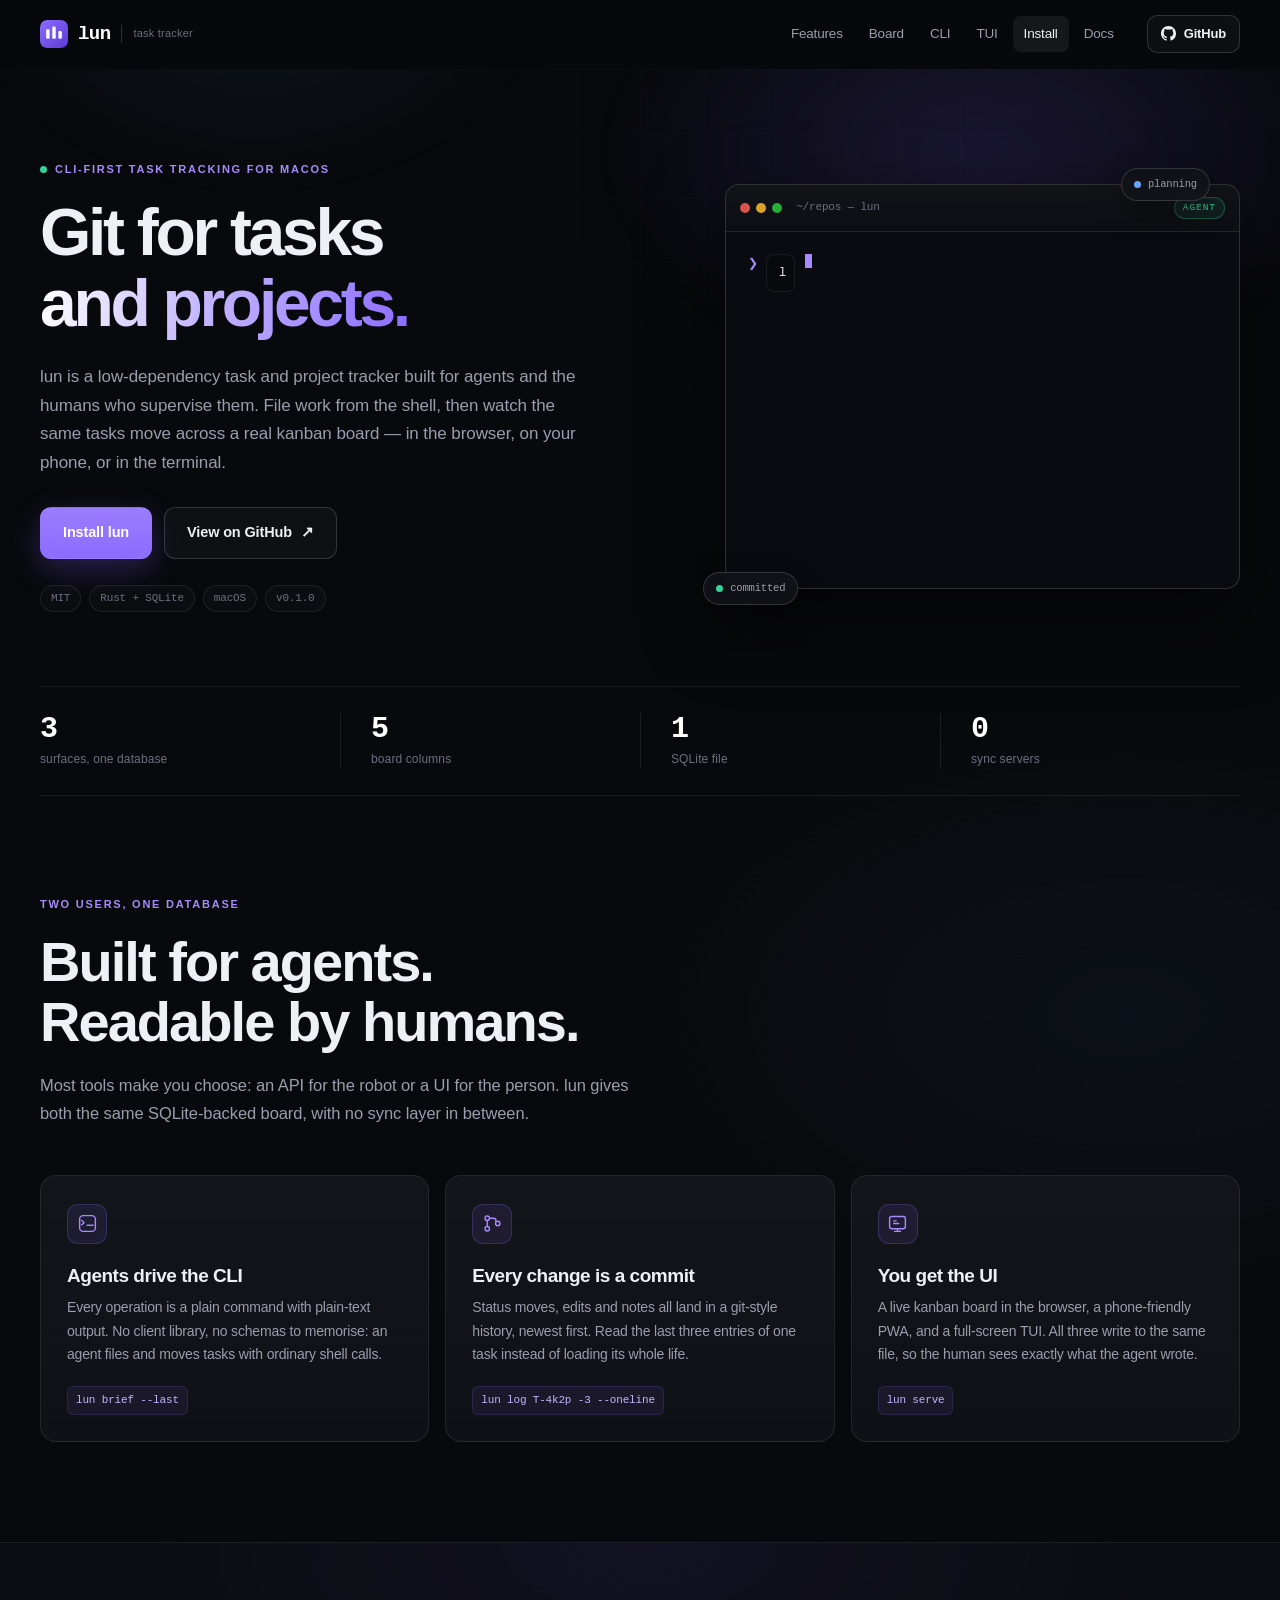
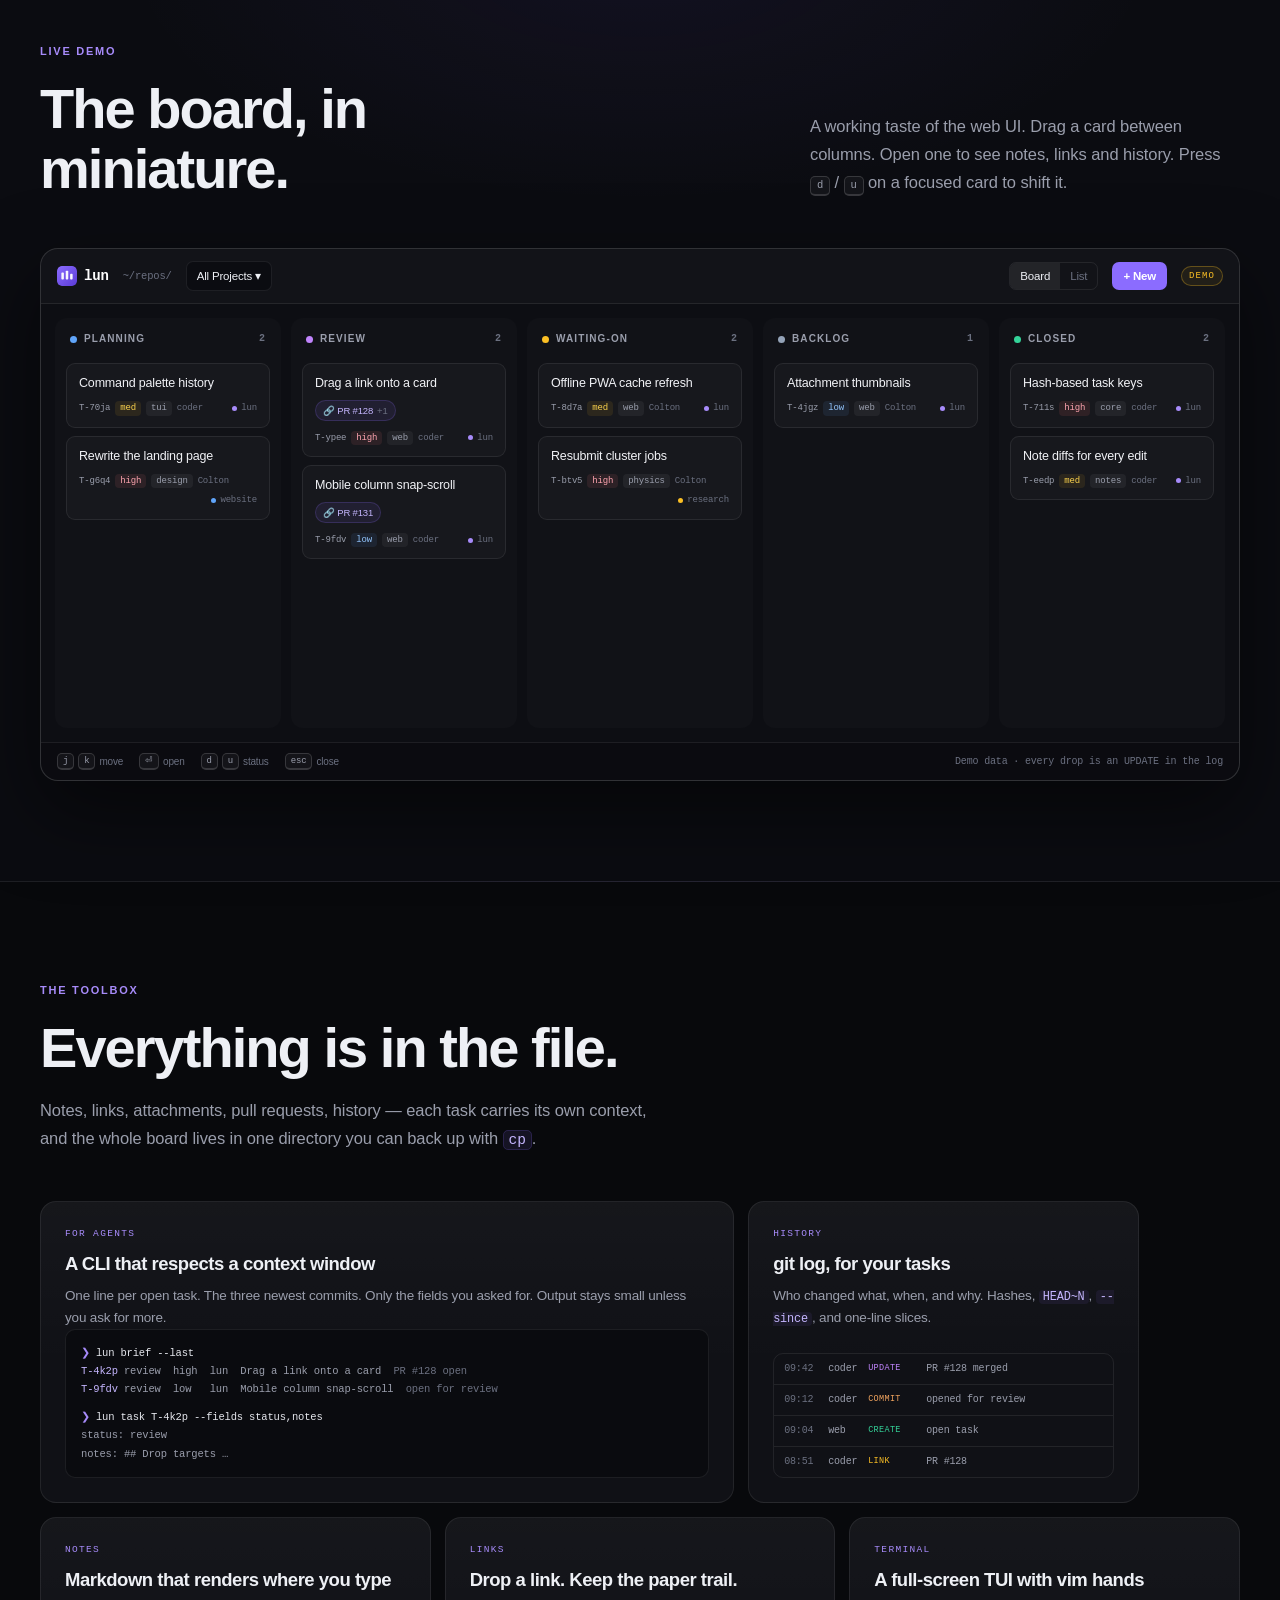
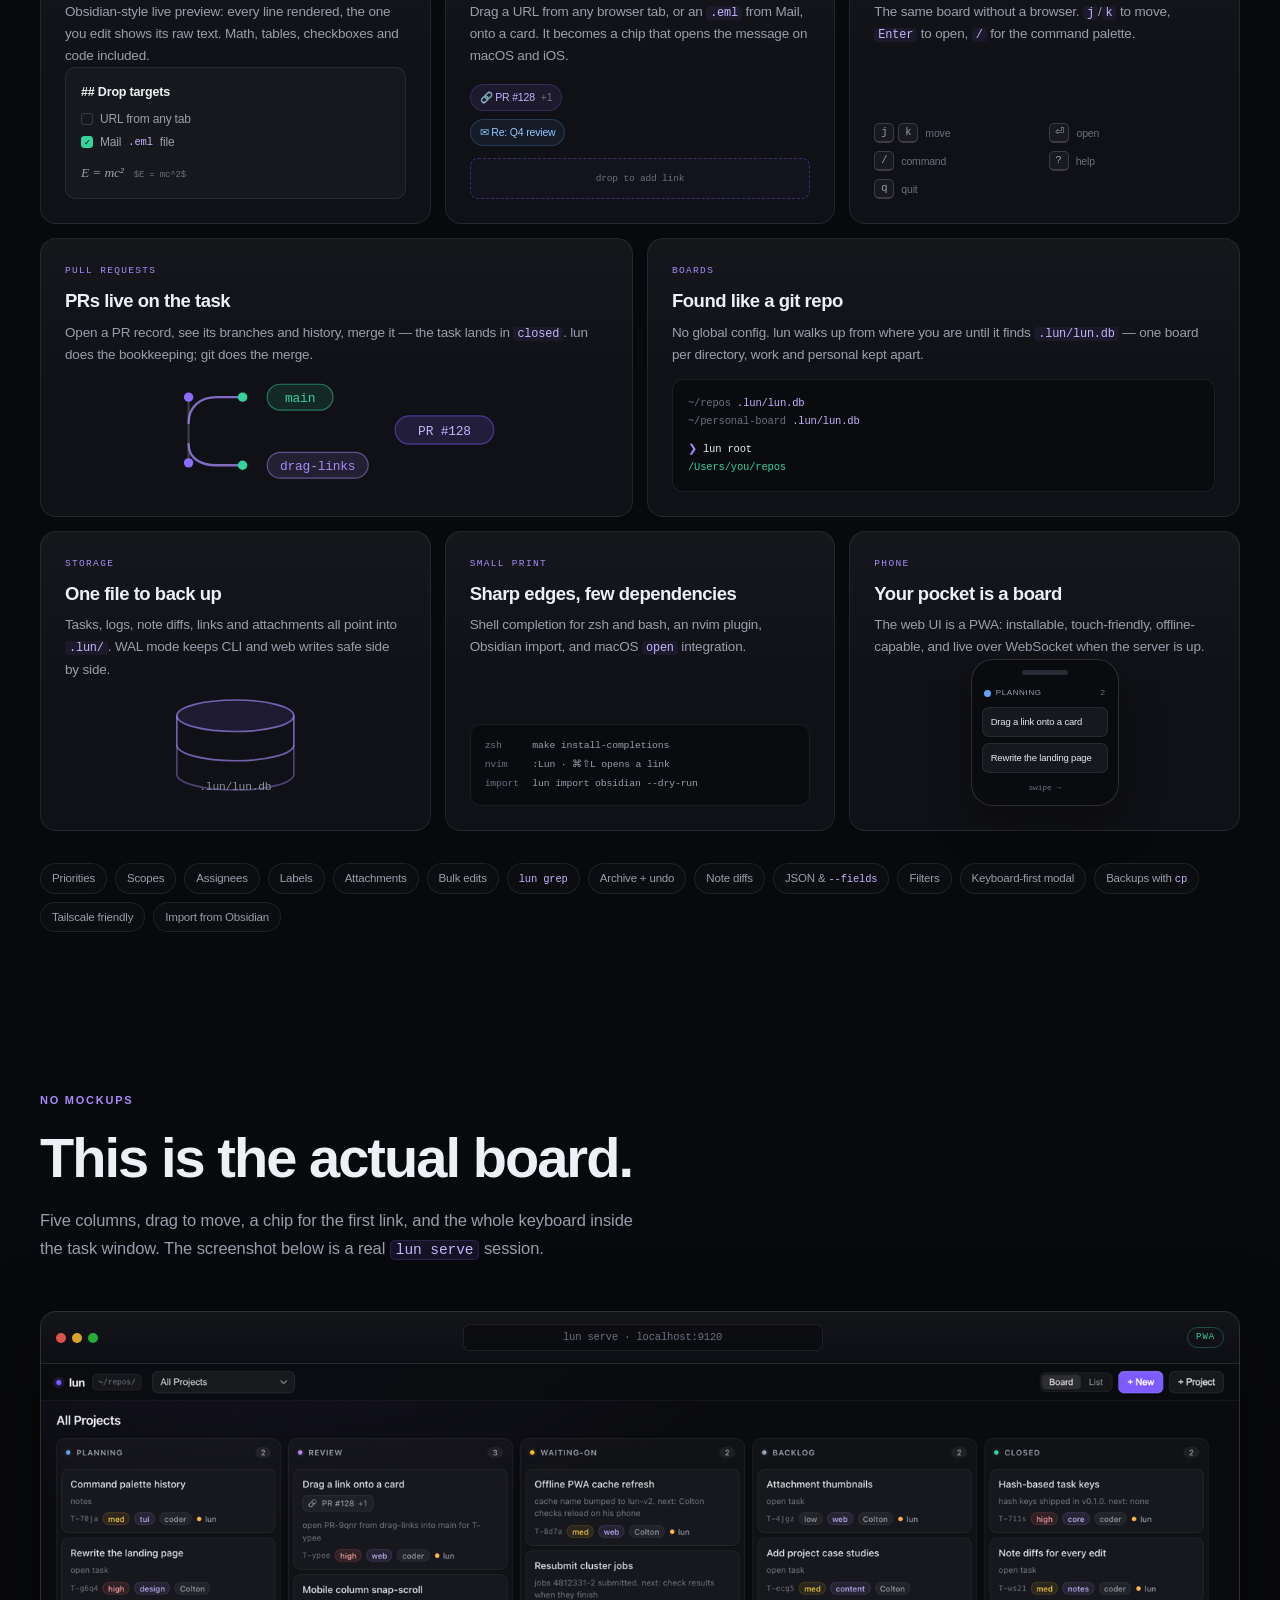
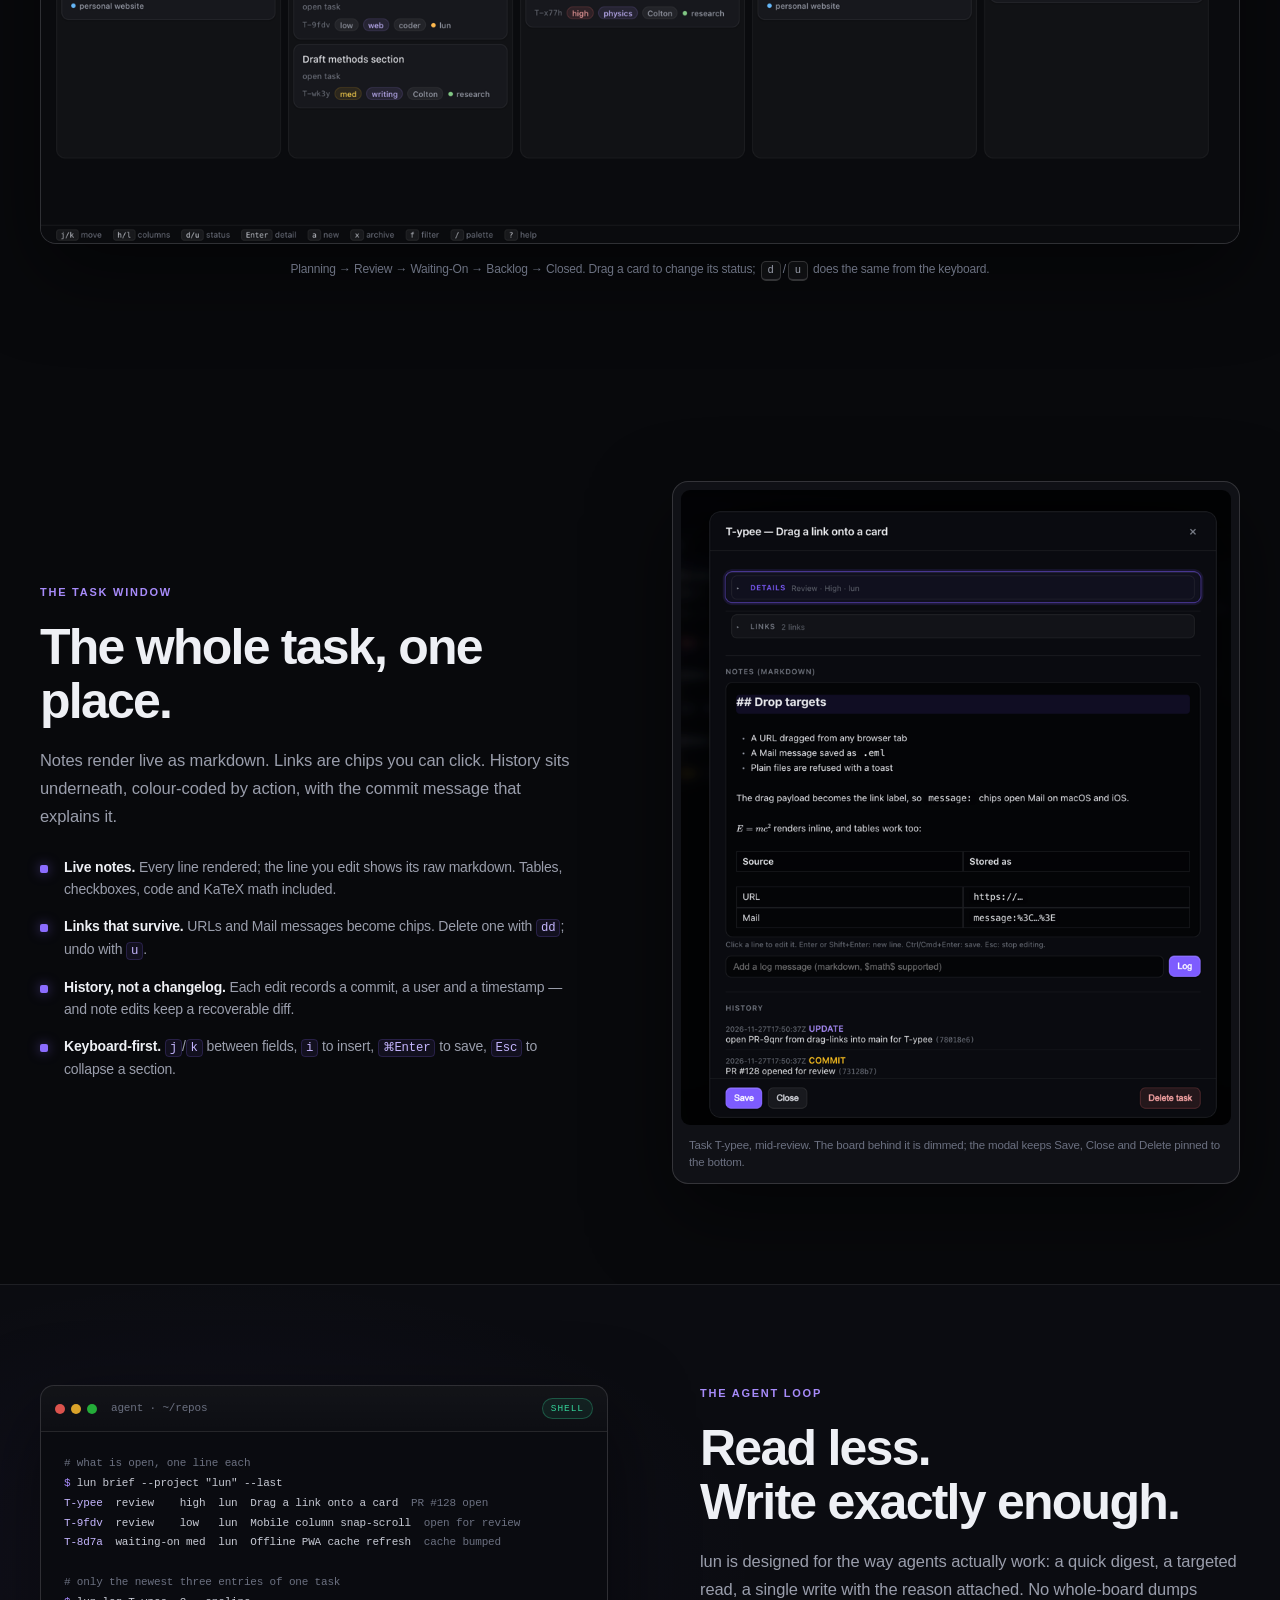
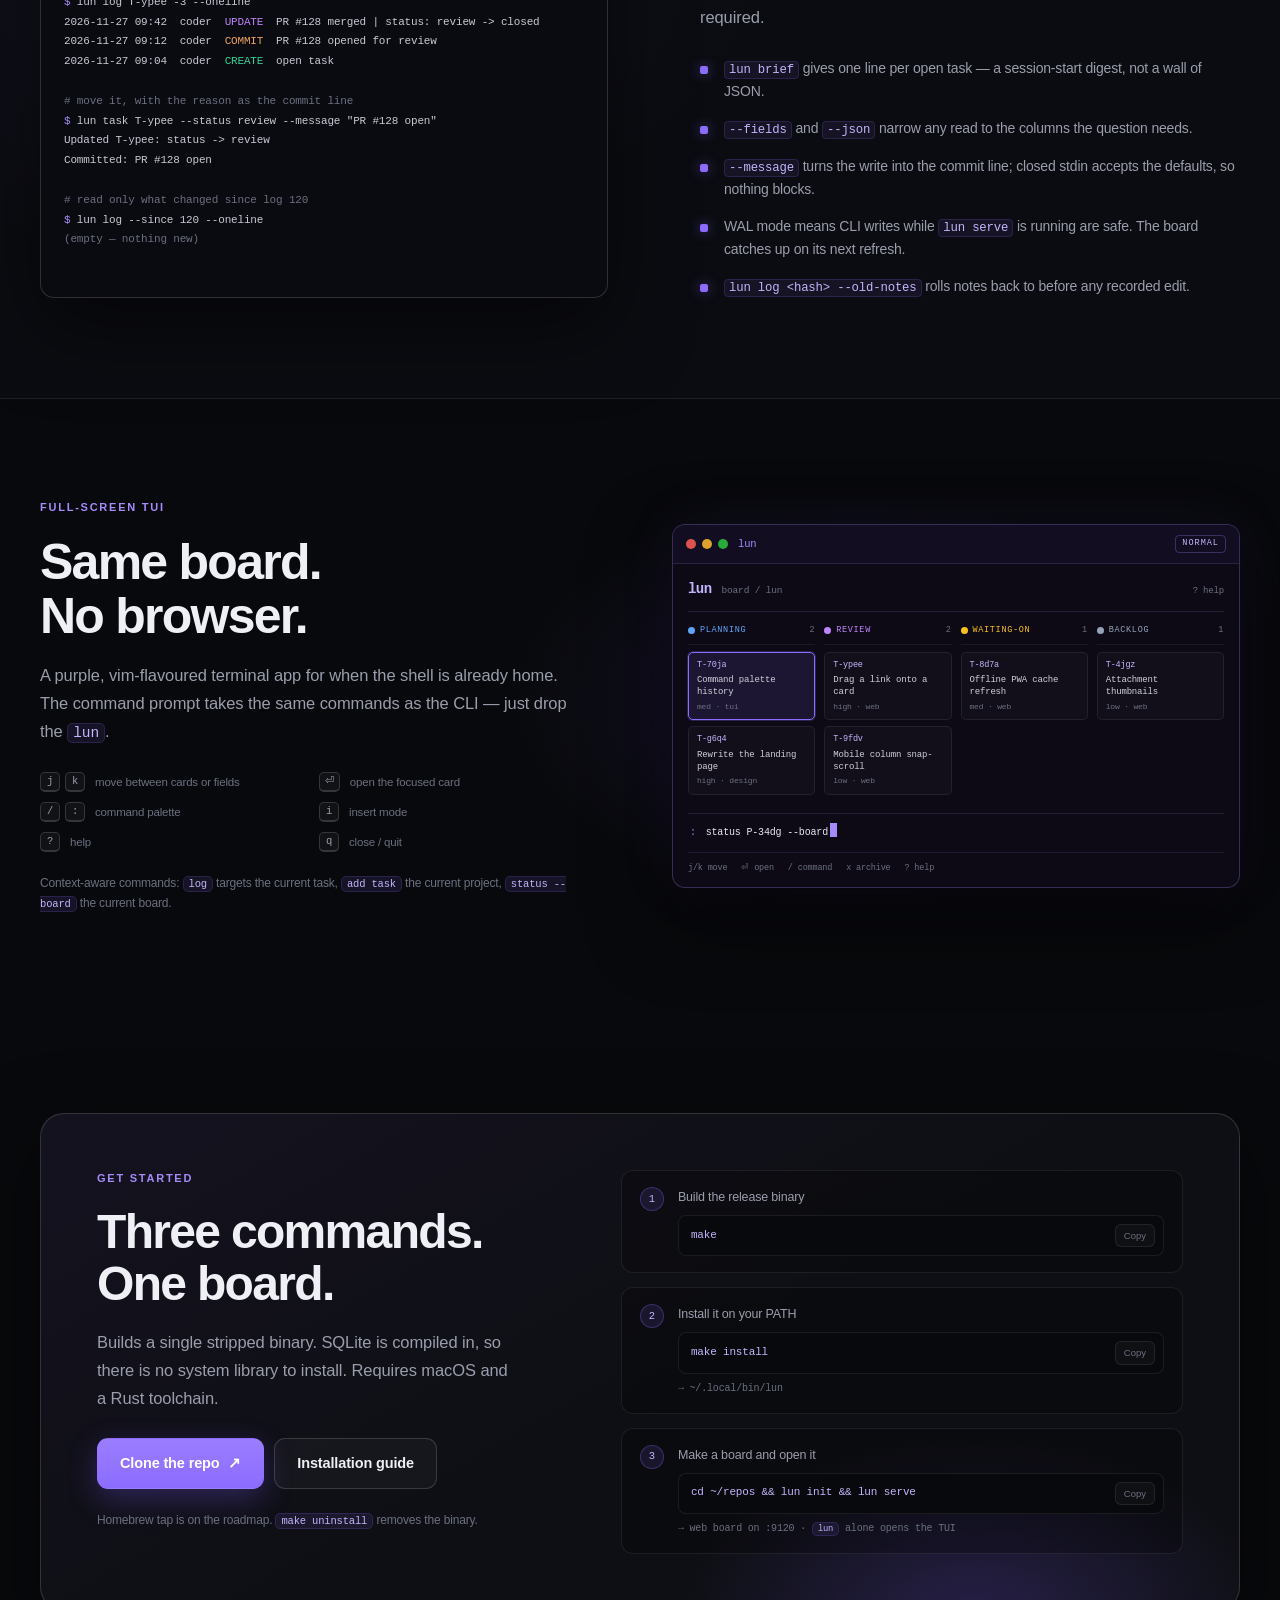
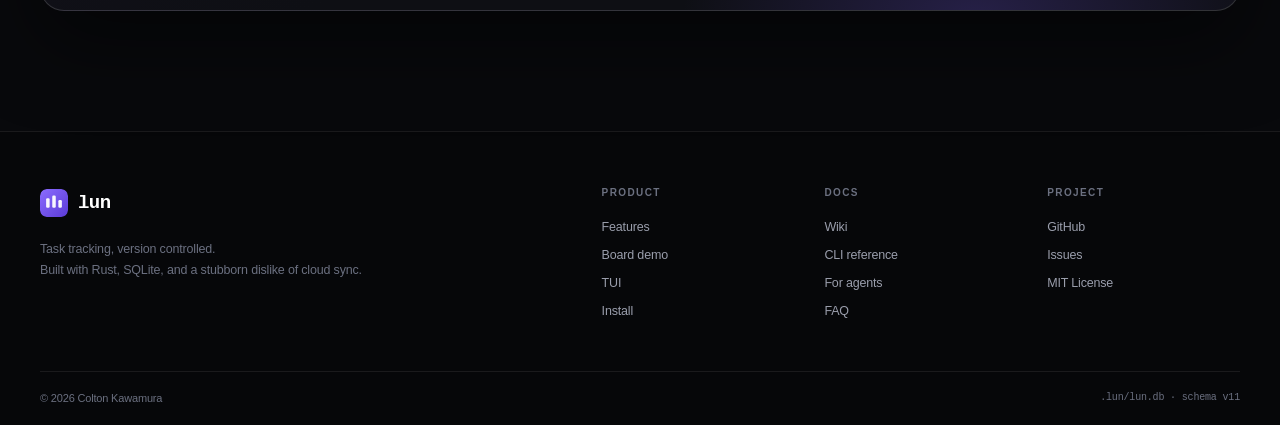
==== commit 671f539e: "Lead the site with 'git for tasks and projects' Use the one-line pitch in the hero, title, meta tags" ====
--- a/site/index.html
+++ b/site/index.html
@@ -3,22 +3,22 @@
 <head>
 <meta charset="UTF-8">
 <meta name="viewport" content="width=device-width, initial-scale=1.0">
-<title>lun — task tracking, version controlled</title>
-<meta name="description" content="lun is a low-dependency, CLI-first task and project tracker for macOS. Git-style history for every task, a web kanban board and phone PWA, and a full-screen TUI — all backed by one SQLite file.">
+<title>lun — git for tasks and projects</title>
+<meta name="description" content="lun is git for tasks and projects: a low-dependency, CLI-first task tracker for macOS with git-style history, a web kanban board and phone PWA, and a full-screen TUI — all backed by one SQLite file.">
 <meta name="theme-color" content="#08090c">
 <link rel="canonical" href="https://coltonkawamura.github.io/lun/">
 <link rel="icon" href="assets/mark.svg" type="image/svg+xml">
 <link rel="apple-touch-icon" href="assets/icon-192.png">
 <meta property="og:type" content="website">
-<meta property="og:title" content="lun — task tracking, version controlled">
-<meta property="og:description" content="A CLI-first, git-style task tracker for agents and the humans who supervise them. One SQLite file, three surfaces: shell, browser and TUI.">
+<meta property="og:title" content="lun — git for tasks and projects">
+<meta property="og:description" content="Git for tasks and projects. Every change is a commit, and the same SQLite board backs the CLI, the browser and the TUI.">
 <meta property="og:url" content="https://coltonkawamura.github.io/lun/">
 <meta property="og:image" content="https://coltonkawamura.github.io/lun/assets/og.png">
 <meta property="og:image:width" content="1200">
 <meta property="og:image:height" content="630">
 <meta name="twitter:card" content="summary_large_image">
-<meta name="twitter:title" content="lun — task tracking, version controlled">
-<meta name="twitter:description" content="A CLI-first, git-style task tracker for agents and the humans who supervise them.">
+<meta name="twitter:title" content="lun — git for tasks and projects">
+<meta name="twitter:description" content="Git for tasks and projects. Every change is a commit, and the same SQLite board backs the CLI, the browser and the TUI.">
 <meta name="twitter:image" content="https://coltonkawamura.github.io/lun/assets/og.png">
 <link rel="stylesheet" href="styles.css">
 </head>
@@ -55,7 +55,7 @@
     <div class="wrap hero-grid">
       <div class="hero-copy">
         <p class="eyebrow"><span class="pulse" aria-hidden="true"></span> CLI-first task tracking for macOS</p>
-        <h1>Every task is a commit.<br><span class="grad">Every board is alive.</span></h1>
+        <h1>Git for tasks<br><span class="grad">and projects.</span></h1>
         <p class="lede">lun is a low-dependency task and project tracker built for agents and the humans who supervise them. File work from the shell, then watch the same tasks move across a real kanban board — in the browser, on your phone, or in the terminal.</p>
         <div class="hero-cta">
           <a class="btn primary" href="#install">Install lun</a>
